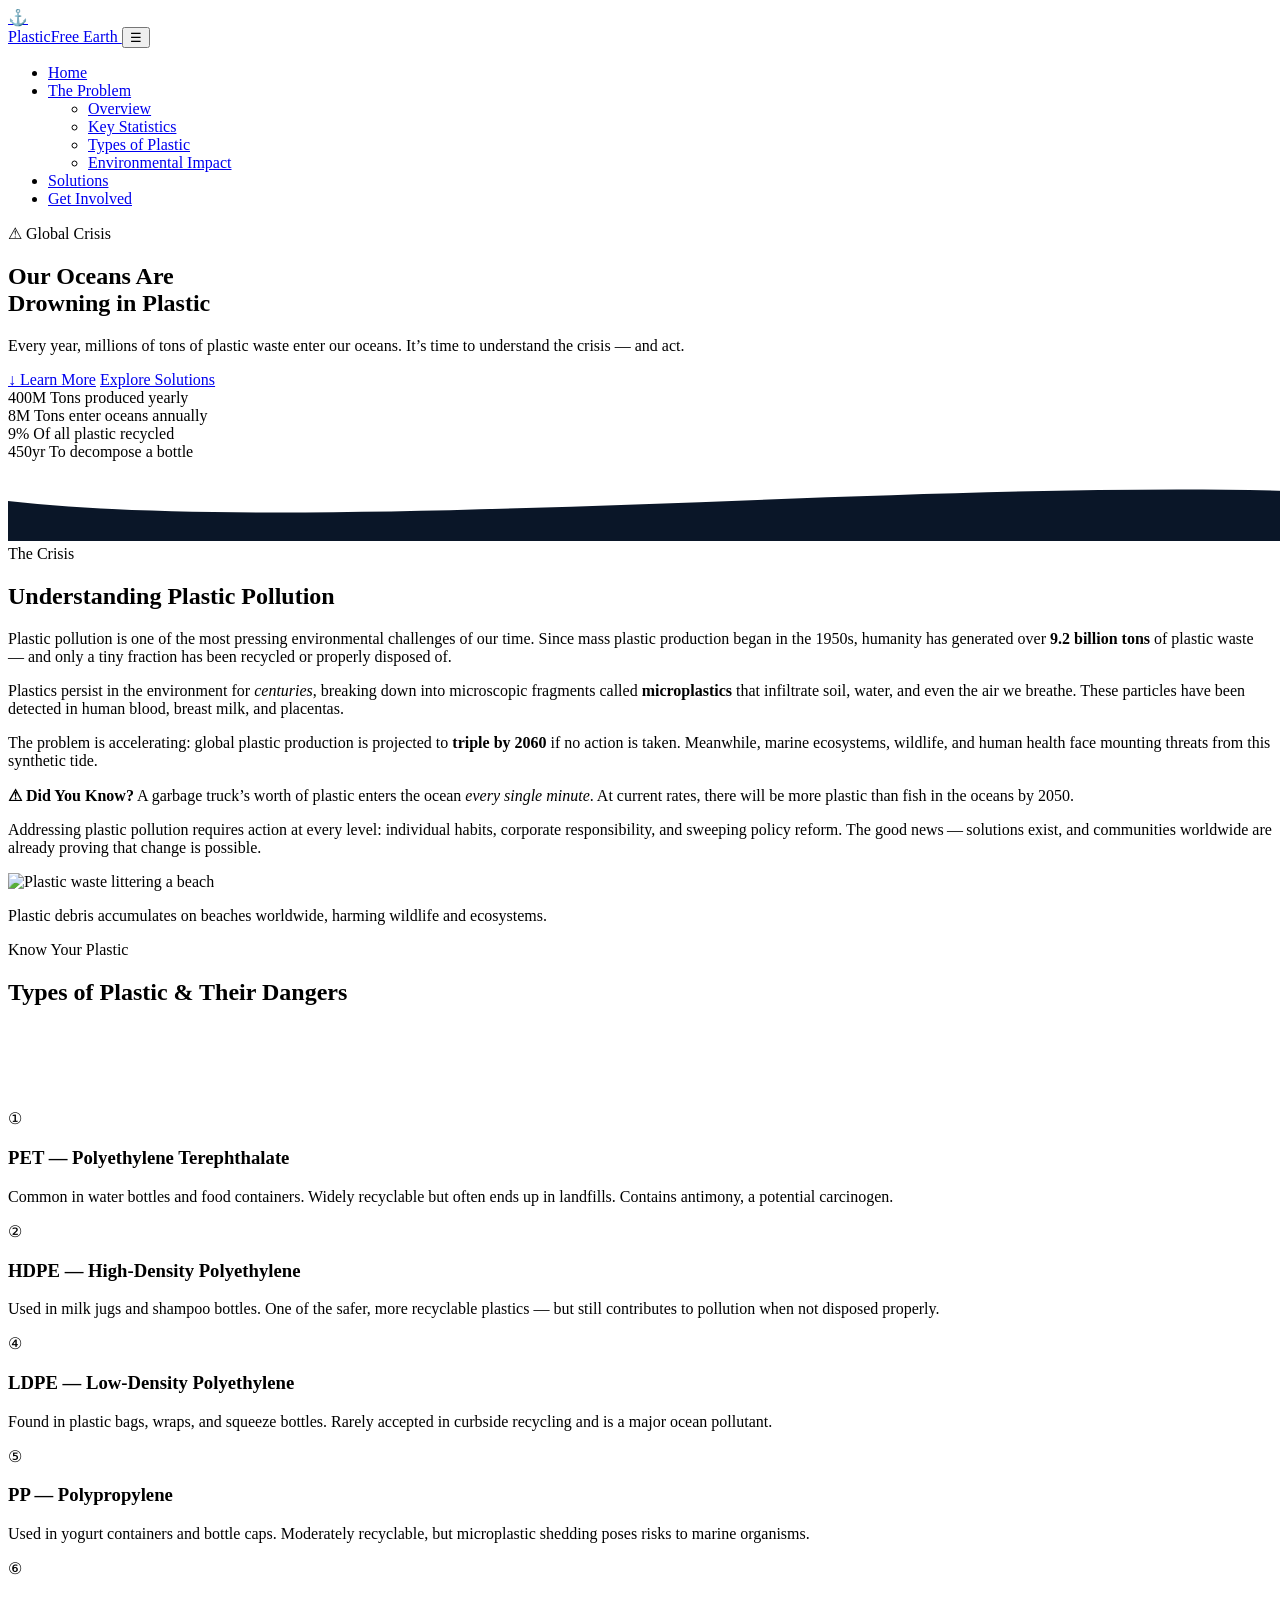
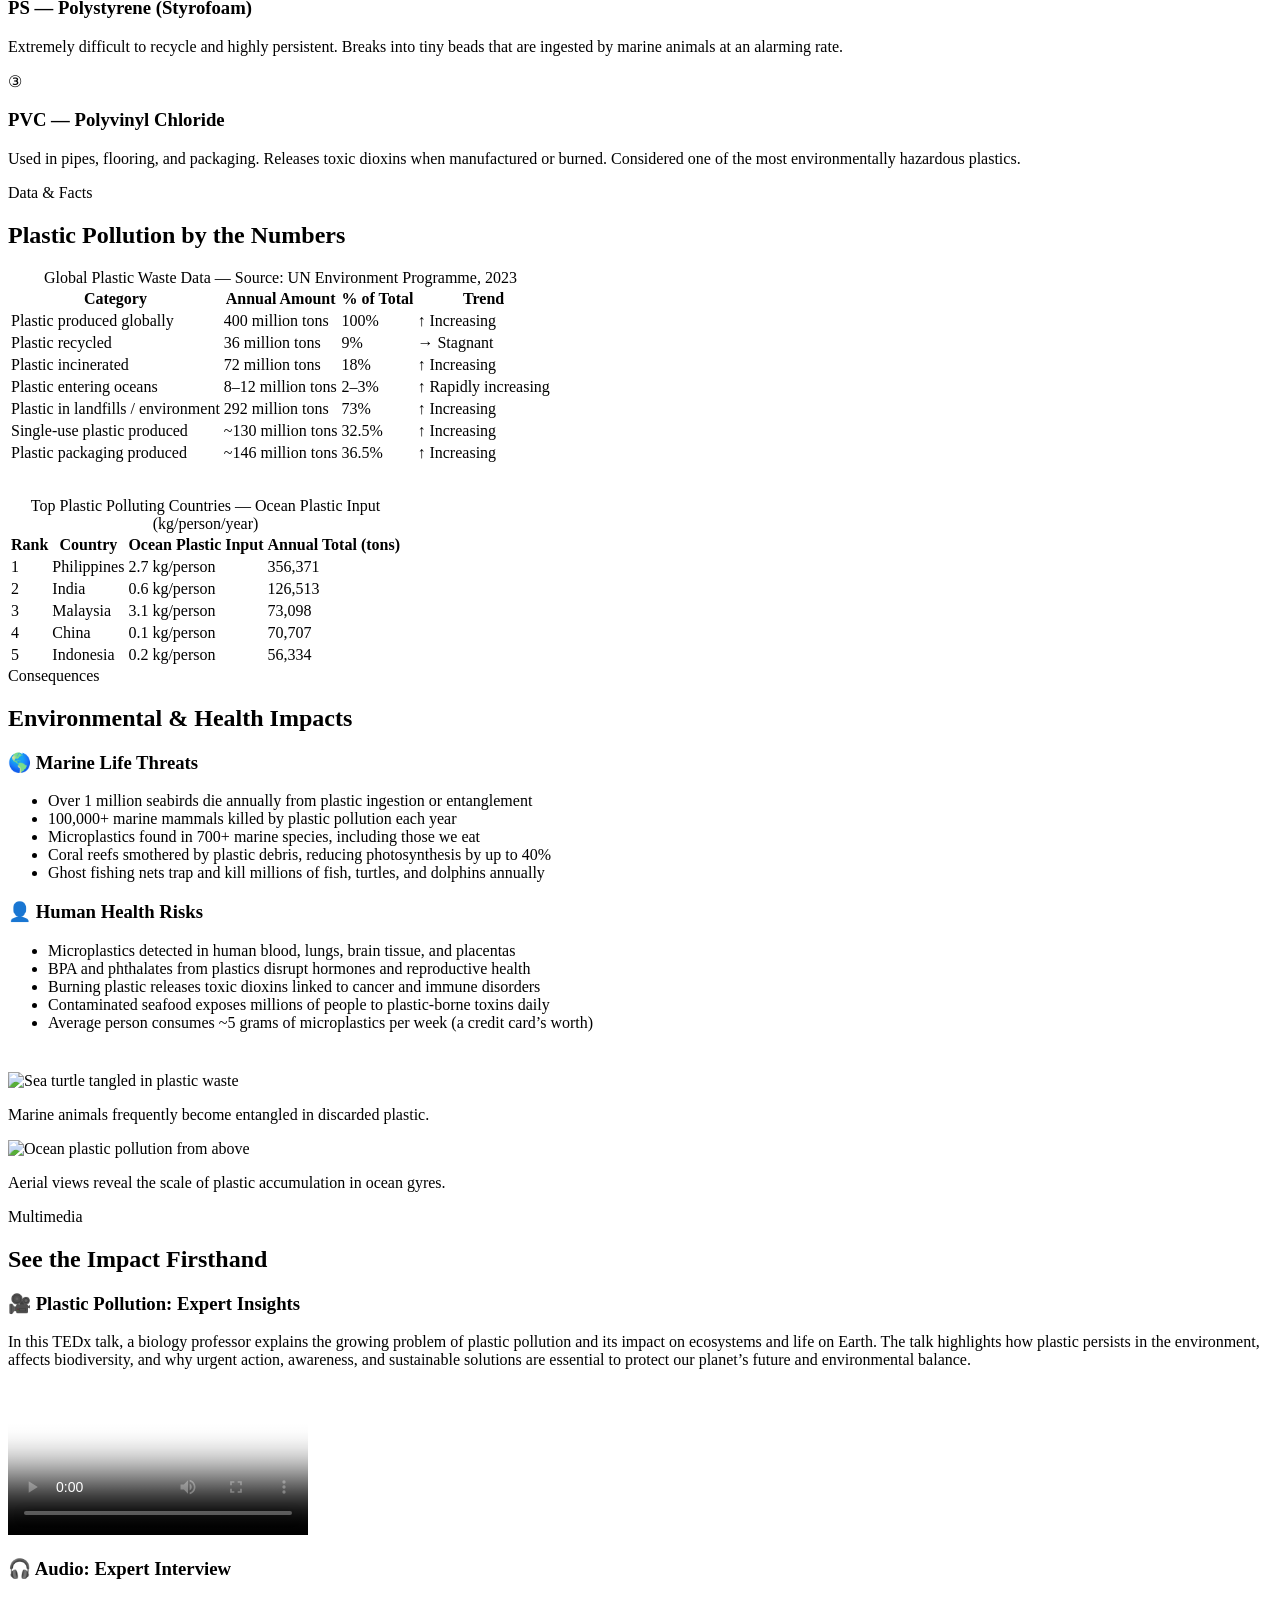
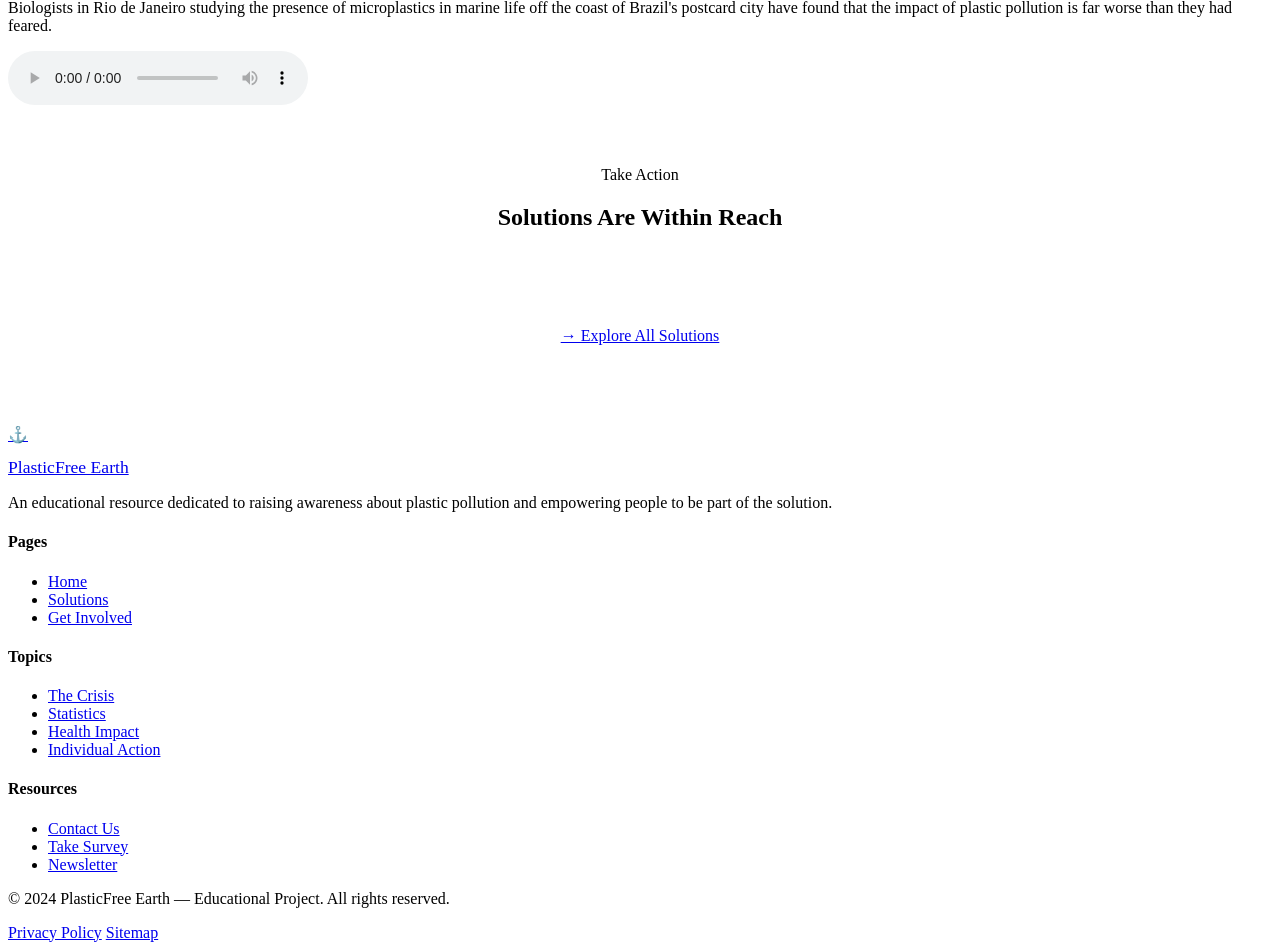
==== index.html @ 0d7417b1 "Add website files" ====
<!DOCTYPE html>
<html lang="en">
<head>
  <meta charset="UTF-8" />
  <meta name="viewport" content="width=device-width, initial-scale=1.0" />
  <meta name="description" content="Learn about plastic pollution, its devastating impact on our oceans and ecosystems, and discover actionable waste management solutions." />
  <title>PlasticFree Earth &mdash; Plastic Pollution &amp; Waste Management</title>
  <link rel="stylesheet" href="css/style.css" />
  <link href="https://fonts.googleapis.com/css2?family=Playfair+Display:wght@700;900&family=Source+Sans+Pro:wght@400;600;700&display=swap" rel="stylesheet" />
</head>
<body>

  <!-- HEADER -->
  <header>
    <div class="header-inner">
      <a href="index.html" class="site-logo">
        <div class="logo-icon">&#9875;</div>
        PlasticFree Earth
      </a>

      <button class="nav-toggle" onclick="toggleNav()" aria-label="Toggle navigation">&#9776;</button>

      <nav id="main-nav">
        <ul>
          <li><a href="index.html" class="active">Home</a></li>
          <li class="has-dropdown">
            <a href="index.html#problem">The Problem</a>
            <ul class="dropdown-menu">
              <li><a href="index.html#problem">Overview</a></li>
              <li><a href="index.html#statistics">Key Statistics</a></li>
              <li><a href="index.html#types">Types of Plastic</a></li>
              <li><a href="index.html#impact">Environmental Impact</a></li>
            </ul>
          </li>
          <li><a href="solutions.html">Solutions</a></li>
          <li><a href="contact.html">Get Involved</a></li>
        </ul>
      </nav>
    </div>
  </header>

  <!-- HERO SECTION -->
  <section class="hero" aria-label="Hero">
    <div class="hero-bg-overlay"></div>
    <div class="hero-content">
      <div class="hero-badge">&#9888; Global Crisis</div>
      <h1>Our Oceans Are<br /><span>Drowning in Plastic</span></h1>
      <p class="hero-subtitle">
        Every year, millions of tons of plastic waste enter our oceans.
        It&rsquo;s time to understand the crisis &mdash; and act.
      </p>
      <div class="hero-cta">
        <a href="#problem" class="btn btn-primary">&#8595; Learn More</a>
        <a href="solutions.html" class="btn btn-outline">Explore Solutions</a>
      </div>

      <div class="hero-stats">
        <div class="stat-item">
          <span class="stat-number">400M</span>
          <span class="stat-label">Tons produced yearly</span>
        </div>
        <div class="stat-item">
          <span class="stat-number">8M</span>
          <span class="stat-label">Tons enter oceans annually</span>
        </div>
        <div class="stat-item">
          <span class="stat-number">9%</span>
          <span class="stat-label">Of all plastic recycled</span>
        </div>
        <div class="stat-item">
          <span class="stat-number">450yr</span>
          <span class="stat-label">To decompose a bottle</span>
        </div>
      </div>
    </div>

    <!-- Wave shape -->
    <div class="wave-shape">
      <svg viewBox="0 0 1440 80" preserveAspectRatio="none" style="height:80px;">
        <path d="M0,40 C360,80 1080,0 1440,40 L1440,80 L0,80 Z" fill="#0a1628"/>
      </svg>
    </div>
  </section>

  <!-- MAIN CONTENT -->
  <main>

    <!-- PROBLEM OVERVIEW -->
    <section id="problem">
      <div class="section-header">
        <span class="section-label">The Crisis</span>
        <h2>Understanding Plastic Pollution</h2>
        <div class="section-divider"></div>
      </div>

      <div class="two-col wide-left">
        <article>
          <p>
            Plastic pollution is one of the most pressing environmental challenges of our time.
            Since mass plastic production began in the 1950s, humanity has generated over
            <strong>9.2 billion tons</strong> of plastic waste &mdash; and only a tiny fraction
            has been recycled or properly disposed of.
          </p>
          <p>
            Plastics persist in the environment for <em>centuries</em>, breaking down into
            microscopic fragments called <strong>microplastics</strong> that infiltrate soil,
            water, and even the air we breathe. These particles have been detected in human
            blood, breast milk, and placentas.
          </p>
          <p>
            The problem is accelerating: global plastic production is projected to
            <strong>triple by 2060</strong> if no action is taken. Meanwhile, marine ecosystems,
            wildlife, and human health face mounting threats from this synthetic tide.
          </p>

          <div class="info-box warning">
            <strong>&#9888; Did You Know?</strong> A garbage truck&rsquo;s worth of plastic
            enters the ocean <em>every single minute</em>. At current rates, there will be
            more plastic than fish in the oceans by 2050.
          </div>

          <p>
            Addressing plastic pollution requires action at every level: individual habits,
            corporate responsibility, and sweeping policy reform. The good news&thinsp;&mdash;&thinsp;solutions exist,
            and communities worldwide are already proving that change is possible.
          </p>
        </article>

        <aside>
          <div class="img-container">
            <img src="https://images.unsplash.com/photo-1558618666-fcd25c85cd64?w=600" alt="Plastic waste littering a beach" loading="lazy" />
            <p class="img-caption">Plastic debris accumulates on beaches worldwide, harming wildlife and ecosystems.</p>
          </div>
        </aside>
      </div>
    </section>

    <!-- TYPES OF PLASTIC -->
    <section id="types">
      <div class="section-header">
        <span class="section-label">Know Your Plastic</span>
        <h2>Types of Plastic &amp; Their Dangers</h2>
        <div class="section-divider"></div>
      </div>

      <p style="text-align:center; color:rgba(255,255,255,0.7); max-width:600px; margin: 0 auto 3rem;">
        Not all plastics are equal. Understanding resin identification codes helps
        consumers make smarter choices and understand recyclability.
      </p>

      <div class="cards-grid">
        <article class="card">
          <span class="card-icon">&#9312;</span>
          <h3>PET &mdash; Polyethylene Terephthalate</h3>
          <p>Common in water bottles and food containers. Widely recyclable but often ends up in landfills. Contains antimony, a potential carcinogen.</p>
        </article>
        <article class="card">
          <span class="card-icon">&#9313;</span>
          <h3>HDPE &mdash; High&hyphen;Density Polyethylene</h3>
          <p>Used in milk jugs and shampoo bottles. One of the safer, more recyclable plastics &mdash; but still contributes to pollution when not disposed properly.</p>
        </article>
        <article class="card">
          <span class="card-icon">&#9315;</span>
          <h3>LDPE &mdash; Low&hyphen;Density Polyethylene</h3>
          <p>Found in plastic bags, wraps, and squeeze bottles. Rarely accepted in curbside recycling and is a major ocean pollutant.</p>
        </article>
        <article class="card">
          <span class="card-icon">&#9316;</span>
          <h3>PP &mdash; Polypropylene</h3>
          <p>Used in yogurt containers and bottle caps. Moderately recyclable, but microplastic shedding poses risks to marine organisms.</p>
        </article>
        <article class="card">
          <span class="card-icon">&#9317;</span>
          <h3>PS &mdash; Polystyrene (Styrofoam)</h3>
          <p>Extremely difficult to recycle and highly persistent. Breaks into tiny beads that are ingested by marine animals at an alarming rate.</p>
        </article>
        <article class="card">
          <span class="card-icon">&#9314;</span>
          <h3>PVC &mdash; Polyvinyl Chloride</h3>
          <p>Used in pipes, flooring, and packaging. Releases toxic dioxins when manufactured or burned. Considered one of the most environmentally hazardous plastics.</p>
        </article>
      </div>
    </section>

    <!-- STATISTICS TABLE -->
    <section id="statistics">
      <div class="section-header">
        <span class="section-label">Data &amp; Facts</span>
        <h2>Plastic Pollution by the Numbers</h2>
        <div class="section-divider"></div>
      </div>

      <div class="table-wrapper">
        <table>
          <caption class="table-caption">Global Plastic Waste Data &mdash; Source: UN Environment Programme, 2023</caption>
          <thead>
            <tr>
              <th scope="col">Category</th>
              <th scope="col">Annual Amount</th>
              <th scope="col">% of Total</th>
              <th scope="col">Trend</th>
            </tr>
          </thead>
          <tbody>
            <tr>
              <td>Plastic produced globally</td>
              <td>400 million tons</td>
              <td>100%</td>
              <td>&#8593; Increasing</td>
            </tr>
            <tr>
              <td>Plastic recycled</td>
              <td>36 million tons</td>
              <td>9%</td>
              <td>&#8594; Stagnant</td>
            </tr>
            <tr>
              <td>Plastic incinerated</td>
              <td>72 million tons</td>
              <td>18%</td>
              <td>&#8593; Increasing</td>
            </tr>
            <tr class="highlight">
              <td>Plastic entering oceans</td>
              <td>8&ndash;12 million tons</td>
              <td>2&ndash;3%</td>
              <td>&#8593; Rapidly increasing</td>
            </tr>
            <tr>
              <td>Plastic in landfills / environment</td>
              <td>292 million tons</td>
              <td>73%</td>
              <td>&#8593; Increasing</td>
            </tr>
            <tr>
              <td>Single-use plastic produced</td>
              <td>~130 million tons</td>
              <td>32.5%</td>
              <td>&#8593; Increasing</td>
            </tr>
            <tr>
              <td>Plastic packaging produced</td>
              <td>~146 million tons</td>
              <td>36.5%</td>
              <td>&#8593; Increasing</td>
            </tr>
          </tbody>
        </table>
      </div>

      <!-- Top Polluting Countries Table -->
      <div class="table-wrapper" style="margin-top:2rem;">
        <table>
          <caption class="table-caption">Top Plastic Polluting Countries &mdash; Ocean Plastic Input (kg/person/year)</caption>
          <thead>
            <tr>
              <th scope="col">Rank</th>
              <th scope="col">Country</th>
              <th scope="col">Ocean Plastic Input</th>
              <th scope="col">Annual Total (tons)</th>
            </tr>
          </thead>
          <tbody>
            <tr><td>1</td><td>Philippines</td><td>2.7 kg/person</td><td>356,371</td></tr>
            <tr><td>2</td><td>India</td><td>0.6 kg/person</td><td>126,513</td></tr>
            <tr><td>3</td><td>Malaysia</td><td>3.1 kg/person</td><td>73,098</td></tr>
            <tr><td>4</td><td>China</td><td>0.1 kg/person</td><td>70,707</td></tr>
            <tr><td>5</td><td>Indonesia</td><td>0.2 kg/person</td><td>56,334</td></tr>
          </tbody>
        </table>
      </div>
    </section>

    <!-- ENVIRONMENTAL IMPACT -->
    <section id="impact">
      <div class="section-header">
        <span class="section-label">Consequences</span>
        <h2>Environmental &amp; Health Impacts</h2>
        <div class="section-divider"></div>
      </div>

      <div class="two-col">
        <div>
          <h3>&#127758; Marine Life Threats</h3>
          <ul class="styled-list warning">
            <li>Over 1 million seabirds die annually from plastic ingestion or entanglement</li>
            <li>100,000+ marine mammals killed by plastic pollution each year</li>
            <li>Microplastics found in 700+ marine species, including those we eat</li>
            <li>Coral reefs smothered by plastic debris, reducing photosynthesis by up to 40%</li>
            <li>Ghost fishing nets trap and kill millions of fish, turtles, and dolphins annually</li>
          </ul>
        </div>
        <div>
          <h3>&#128100; Human Health Risks</h3>
          <ul class="styled-list warning">
            <li>Microplastics detected in human blood, lungs, brain tissue, and placentas</li>
            <li>BPA and phthalates from plastics disrupt hormones and reproductive health</li>
            <li>Burning plastic releases toxic dioxins linked to cancer and immune disorders</li>
            <li>Contaminated seafood exposes millions of people to plastic-borne toxins daily</li>
            <li>Average person consumes ~5 grams of microplastics per week (a credit card&rsquo;s worth)</li>
          </ul>
        </div>
      </div>

      <div class="img-grid" style="margin-top: 2.5rem;">
        <div class="img-container">
          <img src="https://images.unsplash.com/photo-1500829243541-74b677fecc30?w=600" alt="Sea turtle tangled in plastic waste" loading="lazy" />
          <p class="img-caption">Marine animals frequently become entangled in discarded plastic.</p>
        </div>
        <div class="img-container">
          <img src="https://images.unsplash.com/photo-1621451537084-482c73073a0f?w=600" alt="Ocean plastic pollution from above" loading="lazy" />
          <p class="img-caption">Aerial views reveal the scale of plastic accumulation in ocean gyres.</p>
        </div>
      </div>
    </section>

    <!-- VIDEO SECTION -->
    <section>
      <div class="section-header">
        <span class="section-label">Multimedia</span>
        <h2>See the Impact Firsthand</h2>
        <div class="section-divider"></div>
      </div>

      <div class="two-col">
        <div class="media-section">
          <h3>&#127909; Plastic Pollution: Expert Insights</h3>
          <p>
            In this TEDx talk, a biology professor explains the growing problem of plastic pollution and its impact on ecosystems and life on Earth. The talk highlights how plastic persists in the environment, affects biodiversity, and why urgent action, awareness, and sustainable solutions are essential to protect our planet’s future and environmental balance.
          </p>
          <video controls poster="https://images.unsplash.com/photo-1558618666-fcd25c85cd64?w=800">
            <source src="media/ocean-plastic.mp4" type="video/mp4" />
            <source src="media/ocean-plastic.webm" type="video/webm" />
            <p>
              Your browser does not support HTML5 video.
              <a href="https://www.youtube.com/watch?v=HQTUWK7CM-Y" target="_blank" rel="noopener">
                Watch on YouTube
              </a>
            </p>
          </video>
        </div>

        <div class="media-section">
          <h3>&#127911; Audio: Expert Interview</h3>
          <p>
            Biologists in Rio de Janeiro studying the presence of microplastics in marine life off the coast of Brazil's postcard city have found that the impact of plastic pollution is far worse than they had feared.
          </p>
          <audio controls>
            <source src="media/plastic-expert.mp3" type="audio/mpeg" />
            <source src="media/plastic-expert.ogg" type="audio/ogg" />
            <p>
              Your browser does not support HTML5 audio.
              <a href="media/plastic-expert.mp3">Download the audio file</a>.
            </p>
          </audio>
          <p style="margin-top:1.5rem; font-size:0.9rem; color:rgba(255,255,255,0.6);">
            &#9432; If audio/video files are unavailable in your local setup, the HTML elements are
            fully configured to accept <code>mp4/mp3/ogg/webm</code> media files placed in the
            <code>media/</code> folder.
          </p>
        </div>
      </div>
    </section>

    <!-- WHAT YOU CAN DO (preview) -->
    <section style="text-align:center; padding-bottom: 5rem;">
      <div class="section-header">
        <span class="section-label">Take Action</span>
        <h2>Solutions Are Within Reach</h2>
        <div class="section-divider"></div>
      </div>
      <p style="color:rgba(255,255,255,0.75); max-width:560px; margin: 0 auto 2.5rem;">
        From policy change to personal habits, discover how individuals, businesses,
        and governments are combating the plastic crisis.
      </p>
      <a href="solutions.html" class="btn btn-primary" style="margin: 0 auto;">
        &#8594; Explore All Solutions
      </a>
    </section>

  </main>

  <!-- FOOTER -->
  <footer>
    <div class="footer-inner">
      <div class="footer-grid">
        <div class="footer-brand">
          <a href="index.html" class="site-logo" style="font-size:1.1rem;">
            <div class="logo-icon" style="width:32px;height:32px;font-size:1rem;">&#9875;</div>
            PlasticFree Earth
          </a>
          <p>
            An educational resource dedicated to raising awareness about plastic pollution
            and empowering people to be part of the solution.
          </p>
        </div>

        <div class="footer-col">
          <h4>Pages</h4>
          <ul>
            <li><a href="index.html">Home</a></li>
            <li><a href="solutions.html">Solutions</a></li>
            <li><a href="contact.html">Get Involved</a></li>
          </ul>
        </div>

        <div class="footer-col">
          <h4>Topics</h4>
          <ul>
            <li><a href="index.html#problem">The Crisis</a></li>
            <li><a href="index.html#statistics">Statistics</a></li>
            <li><a href="index.html#impact">Health Impact</a></li>
            <li><a href="solutions.html#individual">Individual Action</a></li>
          </ul>
        </div>

        <div class="footer-col">
          <h4>Resources</h4>
          <ul>
            <li><a href="contact.html">Contact Us</a></li>
            <li><a href="contact.html#survey">Take Survey</a></li>
            <li><a href="contact.html#newsletter">Newsletter</a></li>
          </ul>
        </div>
      </div>

      <div class="footer-bottom">
        <p>&copy; 2024 PlasticFree Earth &mdash; Educational Project. All rights reserved.</p>
        <div class="footer-links">
          <a href="#">Privacy Policy</a>
          <a href="#">Sitemap</a>
        </div>
      </div>
    </div>
  </footer>

  <script>
    function toggleNav() {
      const nav = document.getElementById('main-nav');
      nav.classList.toggle('open');
    }

    // Range slider live value
    document.querySelectorAll('input[type="range"]').forEach(function(range) {
      const display = range.parentElement.querySelector('.range-value');
      if (display) {
        display.textContent = range.value;
        range.addEventListener('input', function() {
          display.textContent = this.value;
        });
      }
    });
  </script>

</body>
</html>
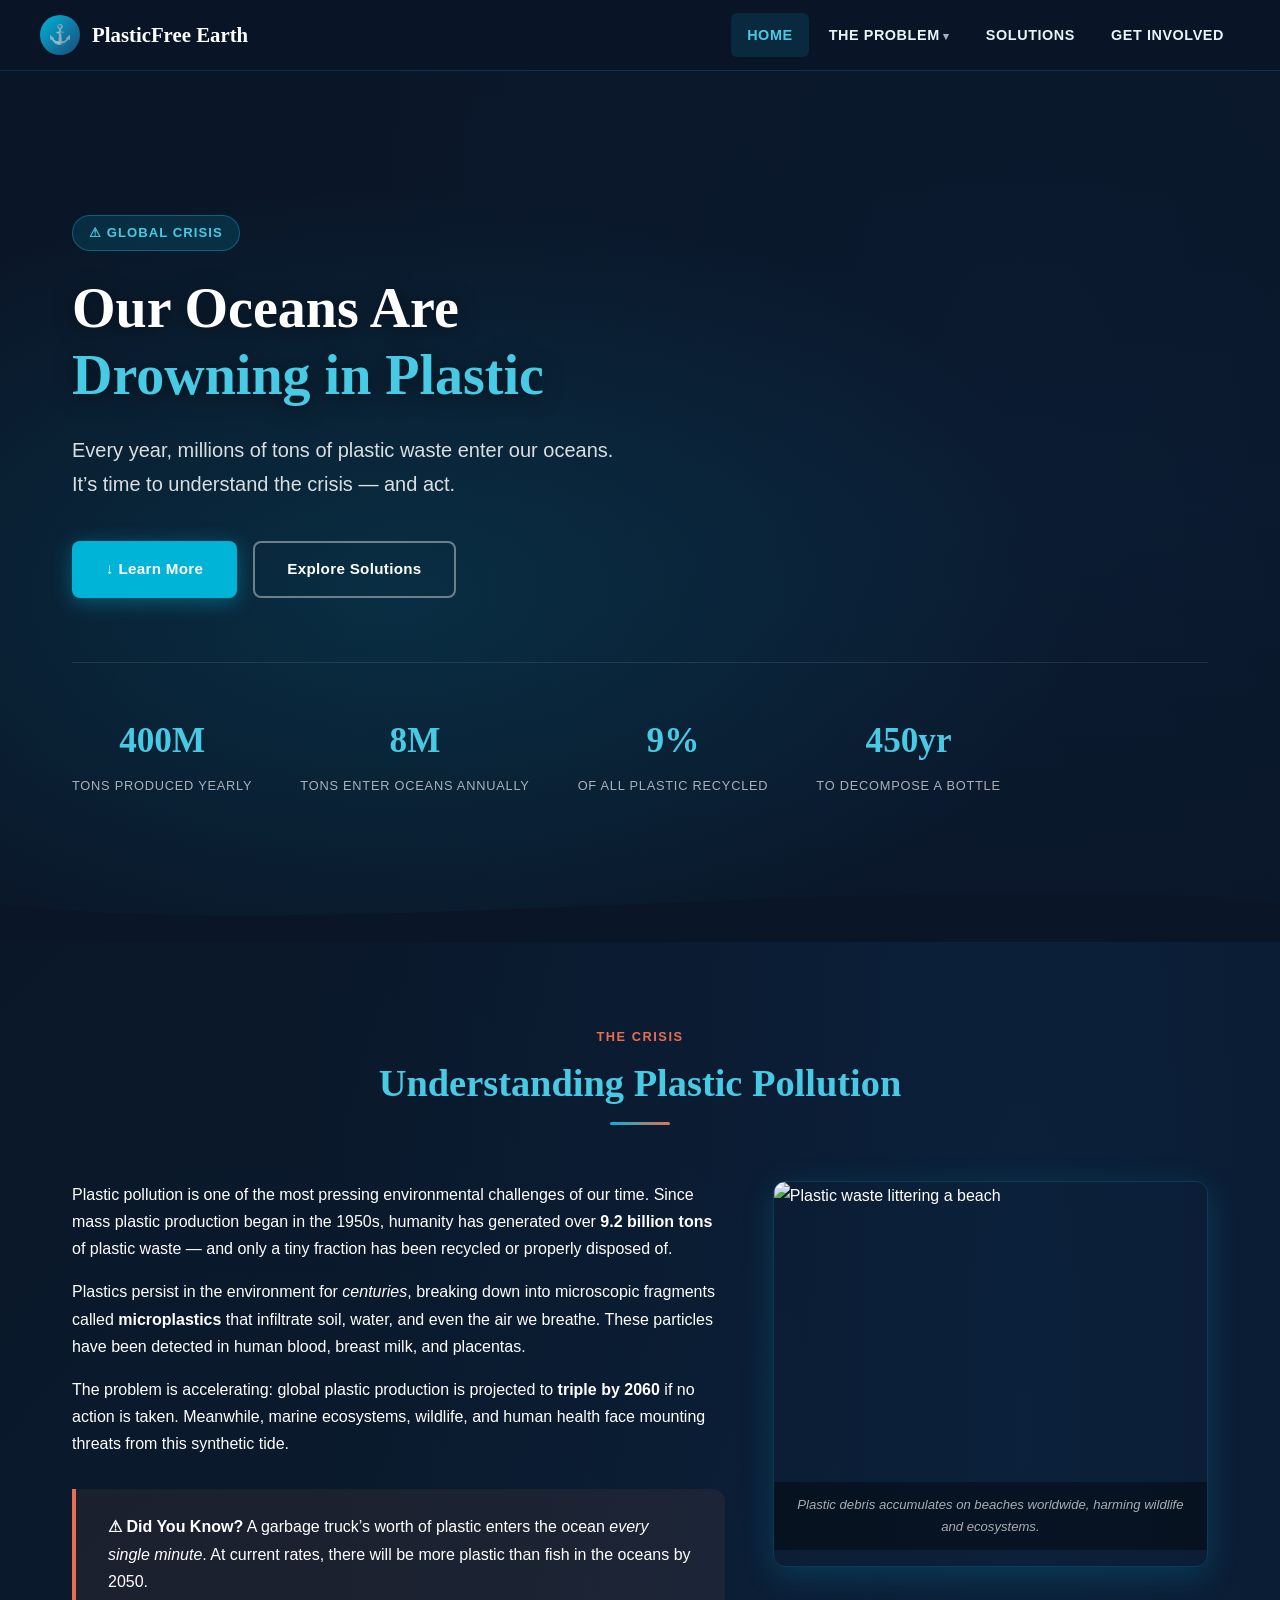
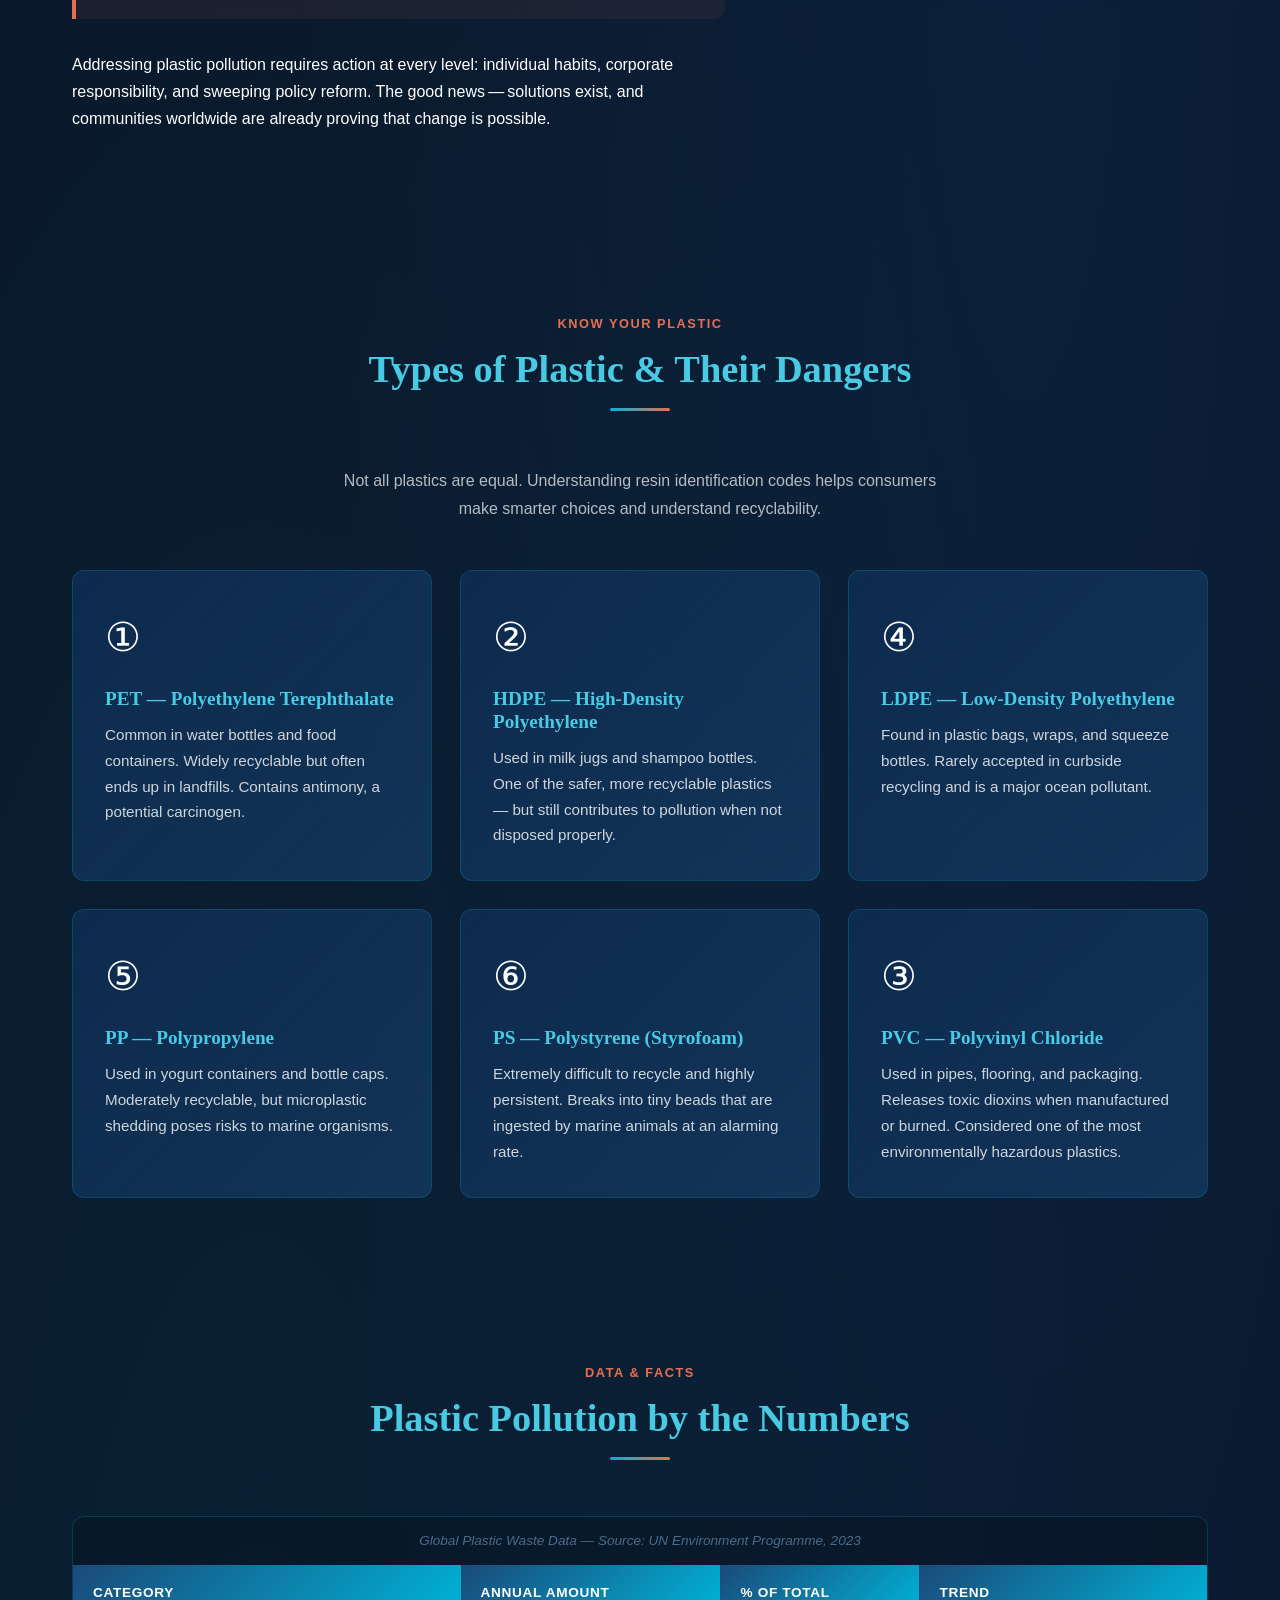
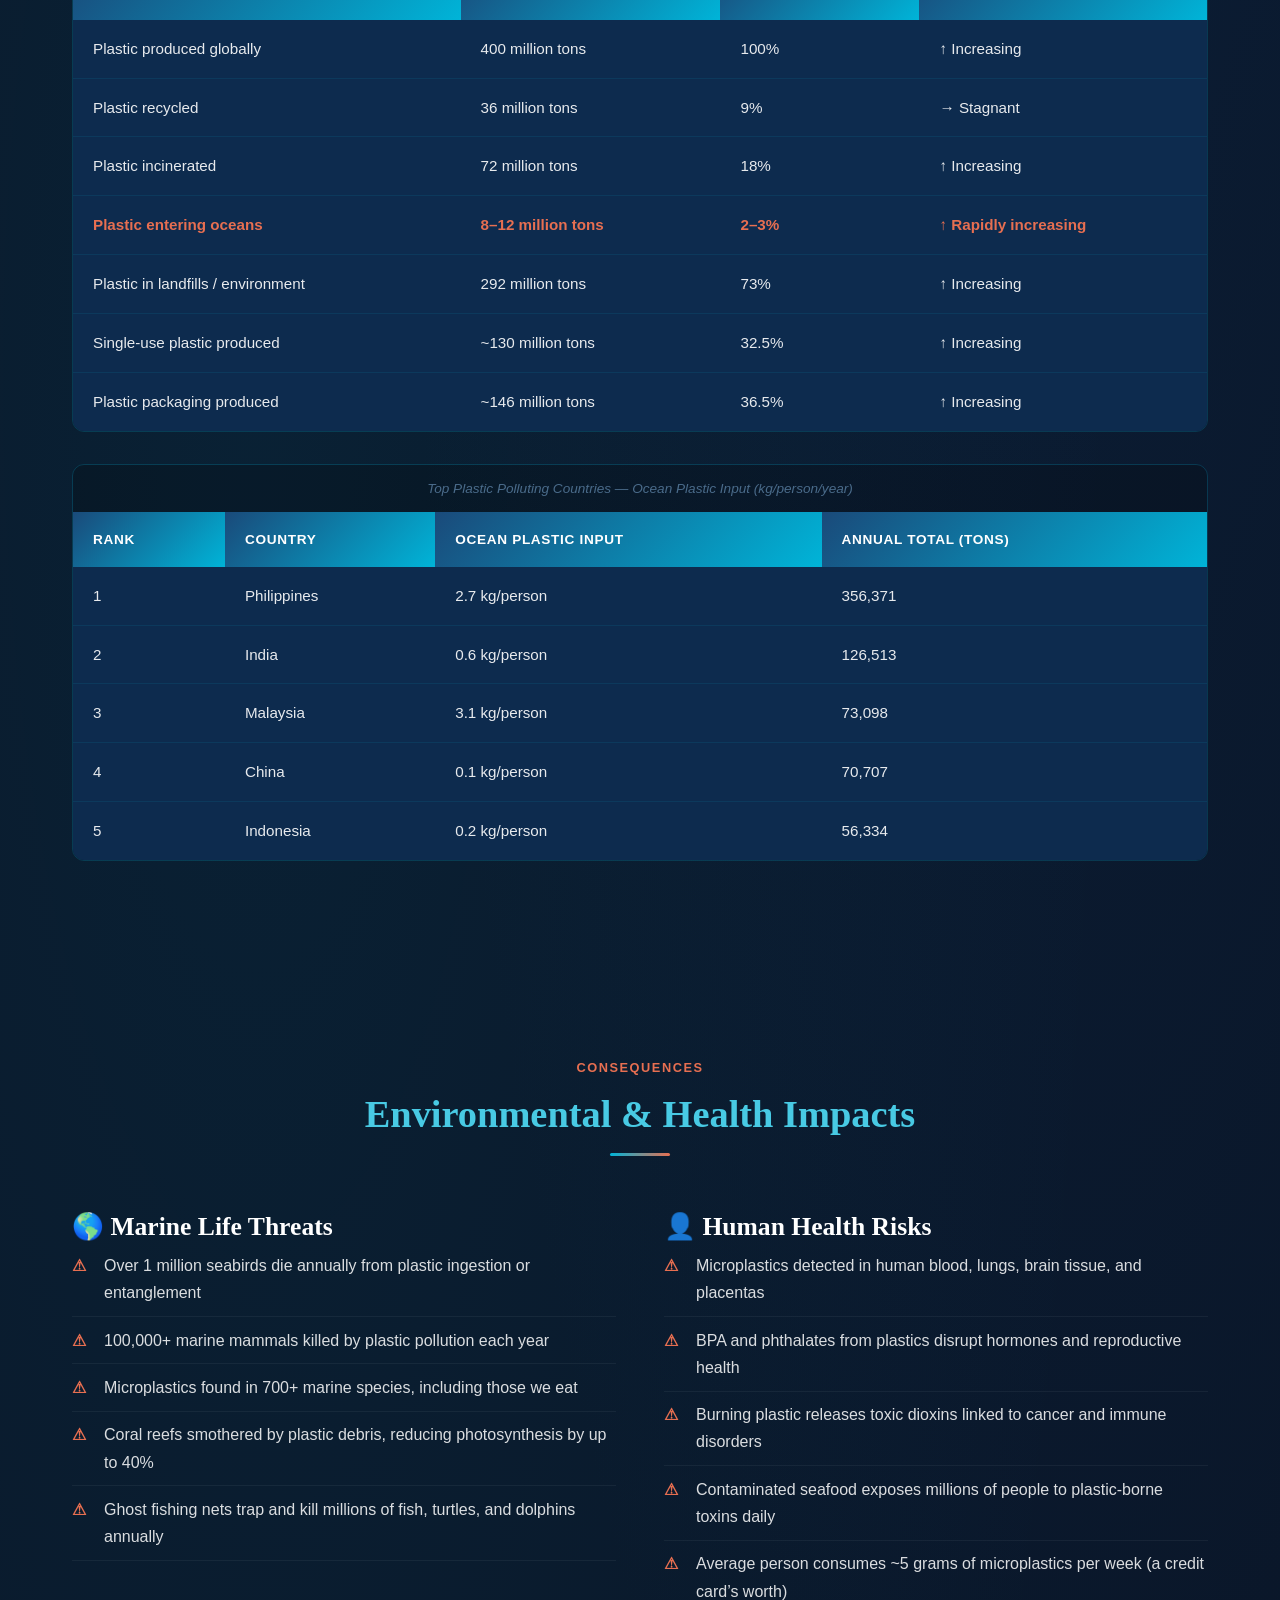
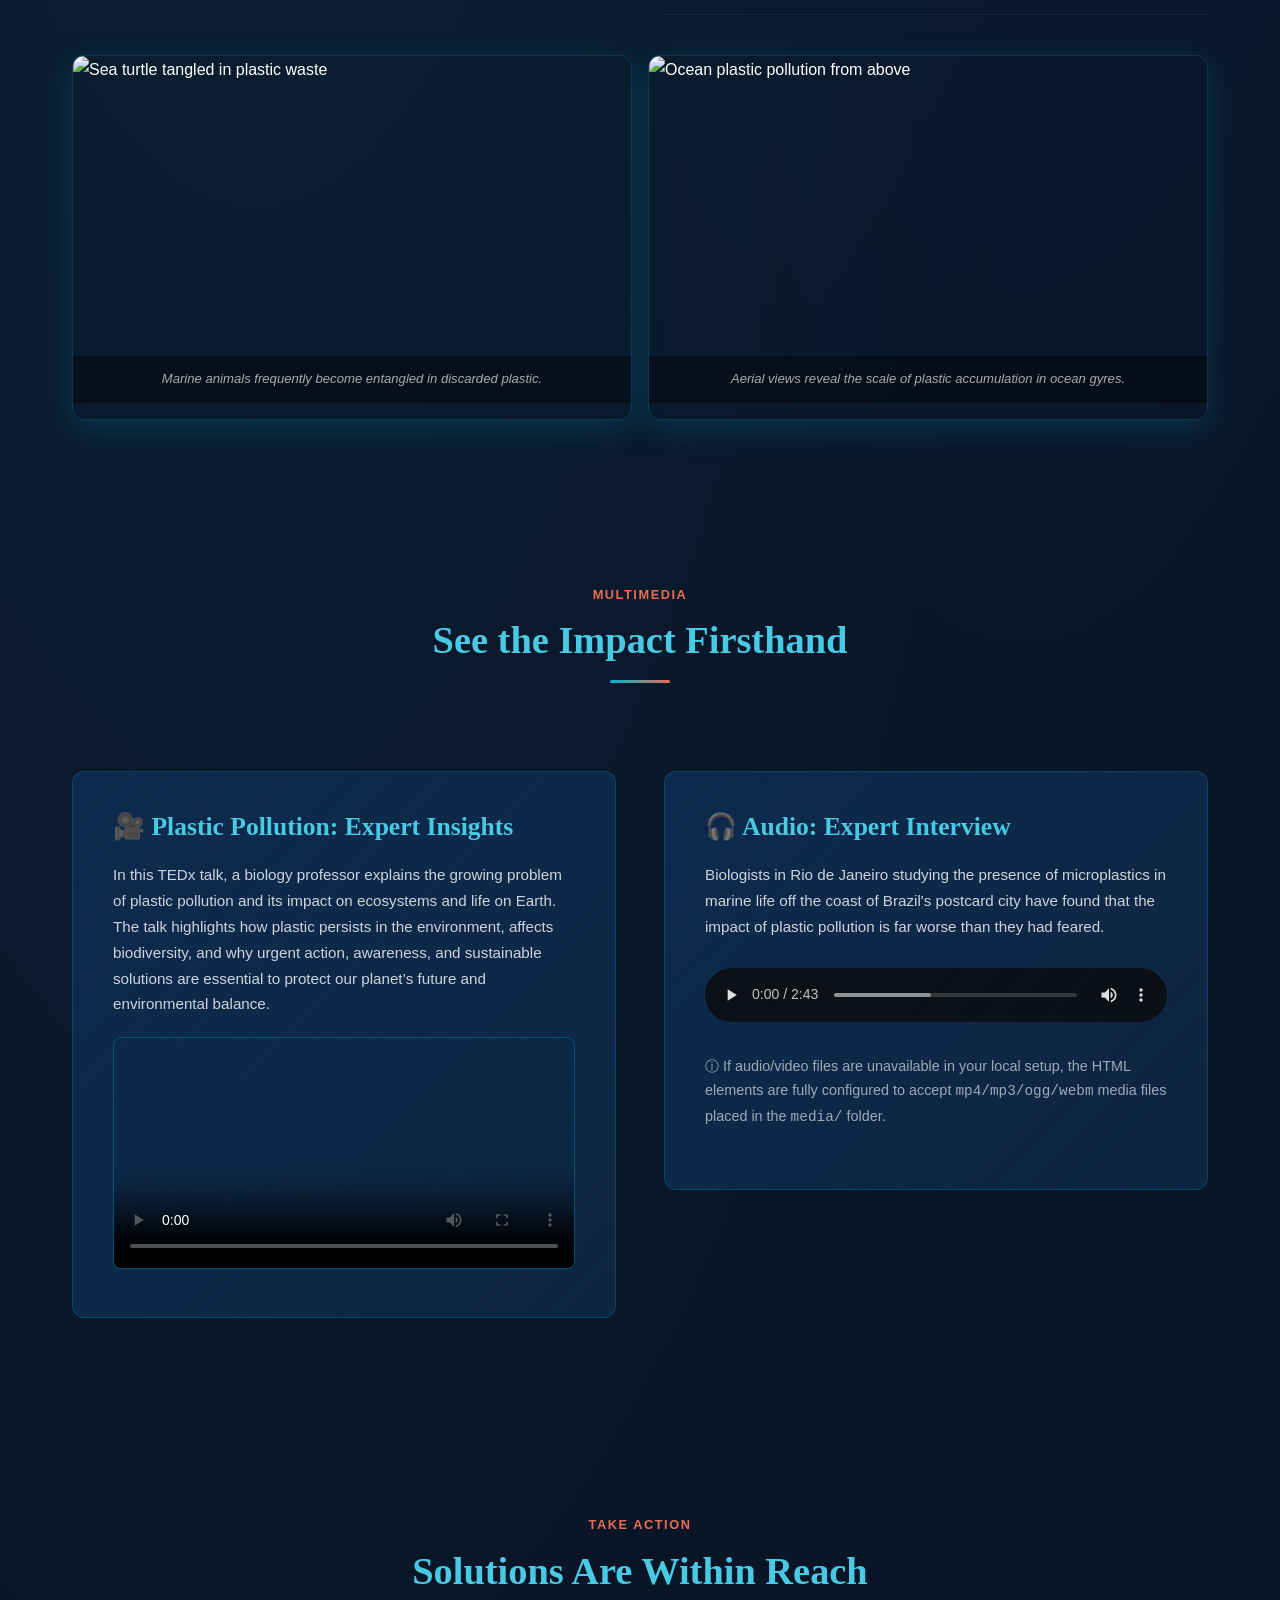
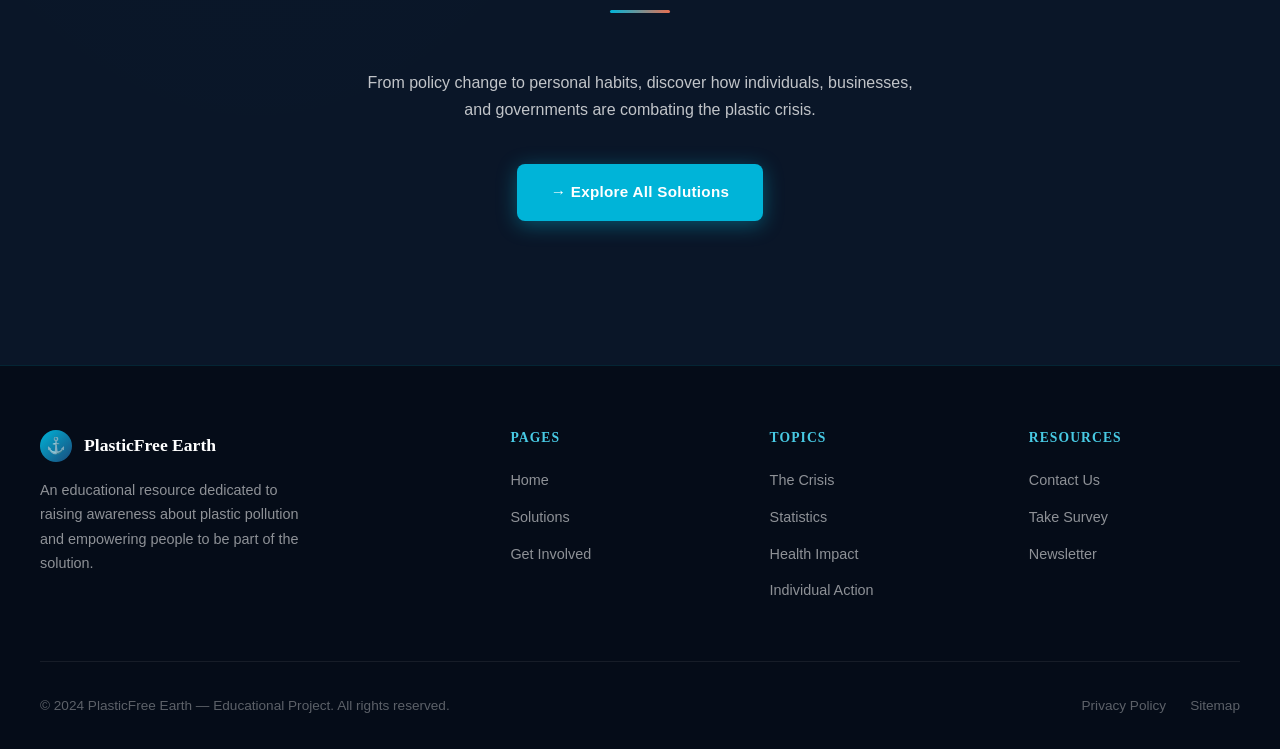
==== commit 0c92fd20: "Update index.html" ====
--- a/index.html
+++ b/index.html
@@ -5,7 +5,7 @@
   <meta name="viewport" content="width=device-width, initial-scale=1.0" />
   <meta name="description" content="Learn about plastic pollution, its devastating impact on our oceans and ecosystems, and discover actionable waste management solutions." />
   <title>PlasticFree Earth &mdash; Plastic Pollution &amp; Waste Management</title>
-  <link rel="stylesheet" href="css/style.css" />
+  <link rel="stylesheet" href="style.css" />
   <link href="https://fonts.googleapis.com/css2?family=Playfair+Display:wght@700;900&family=Source+Sans+Pro:wght@400;600;700&display=swap" rel="stylesheet" />
 </head>
 <body>
@@ -329,8 +329,8 @@
             In this TEDx talk, a biology professor explains the growing problem of plastic pollution and its impact on ecosystems and life on Earth. The talk highlights how plastic persists in the environment, affects biodiversity, and why urgent action, awareness, and sustainable solutions are essential to protect our planet’s future and environmental balance.
           </p>
           <video controls poster="https://images.unsplash.com/photo-1558618666-fcd25c85cd64?w=800">
-            <source src="media/ocean-plastic.mp4" type="video/mp4" />
-            <source src="media/ocean-plastic.webm" type="video/webm" />
+            <source src="ocean-plastic.mp4" type="video/mp4" />
+            <source src="ocean-plastic.webm" type="video/webm" />
             <p>
               Your browser does not support HTML5 video.
               <a href="https://www.youtube.com/watch?v=HQTUWK7CM-Y" target="_blank" rel="noopener">
@@ -346,8 +346,8 @@
             Biologists in Rio de Janeiro studying the presence of microplastics in marine life off the coast of Brazil's postcard city have found that the impact of plastic pollution is far worse than they had feared.
           </p>
           <audio controls>
-            <source src="media/plastic-expert.mp3" type="audio/mpeg" />
-            <source src="media/plastic-expert.ogg" type="audio/ogg" />
+            <source src="plastic-expert.mp3" type="audio/mpeg" />
+            <source src="plastic-expert.ogg" type="audio/ogg" />
             <p>
               Your browser does not support HTML5 audio.
               <a href="media/plastic-expert.mp3">Download the audio file</a>.
--- a/style.css
+++ b/style.css
@@ -0,0 +1,1218 @@
+/* ===========================
+   PLASTIC POLLUTION WEBSITE
+   External Stylesheet
+   =========================== */
+
+/* --- CSS Variables --- */
+:root {
+  --ocean-deep: #0a1628;
+  --ocean-mid: #0d2b4e;
+  --ocean-light: #1a4a7a;
+  --teal: #00b4d8;
+  --teal-bright: #48cae4;
+  --coral: #e76f51;
+  --sand: #f4e9d0;
+  --white: #ffffff;
+  --light-gray: #e8f4f8;
+  --text-dark: #0a1628;
+  --text-muted: #4a6b8a;
+  --green: #2dc653;
+  --font-display: 'Playfair Display', Georgia, serif;
+  --font-body: 'Source Sans Pro', 'Segoe UI', sans-serif;
+  --font-mono: 'Courier New', monospace;
+  --shadow-sm: 0 2px 8px rgba(0,180,216,0.15);
+  --shadow-md: 0 8px 32px rgba(0,180,216,0.2);
+  --shadow-lg: 0 16px 48px rgba(0,0,0,0.3);
+  --border-radius: 12px;
+  --transition: all 0.3s cubic-bezier(0.4, 0, 0.2, 1);
+}
+
+/* --- Reset & Base --- */
+*, *::before, *::after {
+  box-sizing: border-box;
+  margin: 0;
+  padding: 0;
+}
+
+html {
+  scroll-behavior: smooth;
+  font-size: 16px;
+}
+
+body {
+  font-family: var(--font-body);
+  background-color: var(--ocean-deep);
+  color: var(--white);
+  line-height: 1.7;
+  min-height: 100vh;
+  background-image:
+    radial-gradient(ellipse at 20% 50%, rgba(0,180,216,0.07) 0%, transparent 60%),
+    radial-gradient(ellipse at 80% 20%, rgba(13,43,78,0.5) 0%, transparent 50%);
+}
+
+img {
+  max-width: 100%;
+  height: auto;
+  display: block;
+}
+
+a {
+  color: var(--teal-bright);
+  text-decoration: none;
+  transition: var(--transition);
+}
+
+a:hover {
+  color: var(--coral);
+}
+
+ul, ol {
+  padding-left: 1.5rem;
+}
+
+/* --- Typography --- */
+h1, h2, h3, h4 {
+  font-family: var(--font-display);
+  line-height: 1.2;
+  font-weight: 700;
+}
+
+h1 { font-size: clamp(2rem, 5vw, 3.5rem); }
+h2 { font-size: clamp(1.5rem, 3vw, 2.4rem); color: var(--teal-bright); }
+h3 { font-size: clamp(1.2rem, 2.5vw, 1.6rem); }
+h4 { font-size: 1.1rem; }
+
+p { margin-bottom: 1rem; }
+
+/* --- Special Characters --- */
+.special-char {
+  font-size: 1.4em;
+  color: var(--coral);
+}
+
+/* ===========================
+   HEADER & NAVIGATION
+   =========================== */
+
+header {
+  position: sticky;
+  top: 0;
+  z-index: 1000;
+  background: rgba(10, 22, 40, 0.95);
+  backdrop-filter: blur(12px);
+  border-bottom: 1px solid rgba(0, 180, 216, 0.2);
+  padding: 0 2rem;
+}
+
+.header-inner {
+  max-width: 1200px;
+  margin: 0 auto;
+  display: flex;
+  align-items: center;
+  justify-content: space-between;
+  height: 70px;
+}
+
+.site-logo {
+  display: flex;
+  align-items: center;
+  gap: 0.75rem;
+  font-family: var(--font-display);
+  font-size: 1.3rem;
+  font-weight: 700;
+  color: var(--white);
+  text-decoration: none;
+}
+
+.logo-icon {
+  width: 40px;
+  height: 40px;
+  background: linear-gradient(135deg, var(--teal), var(--ocean-light));
+  border-radius: 50%;
+  display: flex;
+  align-items: center;
+  justify-content: center;
+  font-size: 1.2rem;
+}
+
+/* --- Navigation Menu with CSS Dropdown --- */
+nav {
+  position: relative;
+}
+
+nav ul {
+  list-style: none;
+  padding: 0;
+  margin: 0;
+  display: flex;
+  gap: 0.25rem;
+}
+
+nav > ul > li {
+  position: relative;
+}
+
+nav > ul > li > a {
+  display: block;
+  padding: 0.6rem 1rem;
+  color: var(--light-gray);
+  font-weight: 600;
+  font-size: 0.9rem;
+  letter-spacing: 0.04em;
+  text-transform: uppercase;
+  border-radius: 6px;
+  transition: var(--transition);
+}
+
+nav > ul > li > a:hover,
+nav > ul > li > a.active {
+  color: var(--teal-bright);
+  background: rgba(0, 180, 216, 0.1);
+}
+
+/* Dropdown */
+.dropdown-menu {
+  position: absolute;
+  top: calc(100% + 8px);
+  left: 0;
+  background: var(--ocean-mid);
+  border: 1px solid rgba(0,180,216,0.25);
+  border-radius: var(--border-radius);
+  min-width: 200px;
+  padding: 0.5rem;
+  opacity: 0;
+  visibility: hidden;
+  transform: translateY(-8px);
+  transition: var(--transition);
+  box-shadow: var(--shadow-lg);
+  z-index: 999;
+}
+
+nav > ul > li:hover .dropdown-menu {
+  opacity: 1;
+  visibility: visible;
+  transform: translateY(0);
+}
+
+.dropdown-menu li a {
+  display: block;
+  padding: 0.6rem 1rem;
+  color: var(--light-gray);
+  font-size: 0.88rem;
+  border-radius: 6px;
+  transition: var(--transition);
+}
+
+.dropdown-menu li a:hover {
+  background: rgba(0,180,216,0.15);
+  color: var(--teal-bright);
+  padding-left: 1.4rem;
+}
+
+.has-dropdown > a::after {
+  content: " ▾";
+  font-size: 0.75em;
+  opacity: 0.7;
+}
+
+/* Mobile Nav Toggle */
+.nav-toggle {
+  display: none;
+  background: none;
+  border: none;
+  color: var(--white);
+  font-size: 1.5rem;
+  cursor: pointer;
+  padding: 0.5rem;
+}
+
+/* ===========================
+   HERO SECTION
+   =========================== */
+
+.hero {
+  position: relative;
+  min-height: 92vh;
+  display: flex;
+  align-items: center;
+  overflow: hidden;
+  background:
+    linear-gradient(180deg, rgba(10,22,40,0.7) 0%, rgba(10,22,40,0.4) 50%, rgba(10,22,40,0.9) 100%),
+    url('https://images.unsplash.com/photo-1621451537084-482c73073a0f?w=1600') center/cover no-repeat;
+}
+
+.hero-bg-overlay {
+  position: absolute;
+  inset: 0;
+  background:
+    radial-gradient(ellipse at 30% 60%, rgba(0,180,216,0.15) 0%, transparent 55%);
+  pointer-events: none;
+}
+
+/* Animated wave shapes */
+.wave-shape {
+  position: absolute;
+  bottom: -2px;
+  left: 0;
+  width: 100%;
+  overflow: hidden;
+  line-height: 0;
+}
+
+.wave-shape svg {
+  display: block;
+  width: calc(100% + 1.3px);
+}
+
+.hero-content {
+  position: relative;
+  z-index: 2;
+  max-width: 1200px;
+  margin: 0 auto;
+  padding: 4rem 2rem;
+  width: 100%;
+}
+
+.hero-badge {
+  display: inline-block;
+  background: rgba(0,180,216,0.15);
+  border: 1px solid rgba(0,180,216,0.4);
+  color: var(--teal-bright);
+  padding: 0.35rem 1rem;
+  border-radius: 100px;
+  font-size: 0.82rem;
+  font-weight: 600;
+  letter-spacing: 0.08em;
+  text-transform: uppercase;
+  margin-bottom: 1.5rem;
+  animation: fadeInDown 0.8s ease both;
+}
+
+.hero h1 {
+  color: var(--white);
+  max-width: 720px;
+  text-shadow: 0 2px 20px rgba(0,0,0,0.5);
+  animation: fadeInUp 1s ease 0.2s both;
+}
+
+.hero h1 span {
+  color: var(--teal-bright);
+}
+
+.hero-subtitle {
+  font-size: 1.25rem;
+  color: rgba(255,255,255,0.85);
+  max-width: 560px;
+  margin: 1.5rem 0 2.5rem;
+  animation: fadeInUp 1s ease 0.4s both;
+}
+
+.hero-cta {
+  display: flex;
+  gap: 1rem;
+  flex-wrap: wrap;
+  animation: fadeInUp 1s ease 0.6s both;
+}
+
+.btn {
+  display: inline-flex;
+  align-items: center;
+  gap: 0.5rem;
+  padding: 0.85rem 2rem;
+  border-radius: 8px;
+  font-weight: 700;
+  font-size: 0.95rem;
+  letter-spacing: 0.02em;
+  cursor: pointer;
+  transition: var(--transition);
+  text-decoration: none;
+  border: 2px solid transparent;
+}
+
+.btn-primary {
+  background: var(--teal);
+  color: var(--white);
+  box-shadow: 0 4px 20px rgba(0,180,216,0.4);
+}
+
+.btn-primary:hover {
+  background: var(--teal-bright);
+  color: var(--ocean-deep);
+  transform: translateY(-2px);
+  box-shadow: 0 8px 30px rgba(0,180,216,0.5);
+}
+
+.btn-outline {
+  background: transparent;
+  color: var(--white);
+  border-color: rgba(255,255,255,0.4);
+}
+
+.btn-outline:hover {
+  border-color: var(--teal-bright);
+  color: var(--teal-bright);
+  background: rgba(0,180,216,0.1);
+  transform: translateY(-2px);
+}
+
+.hero-stats {
+  display: flex;
+  gap: 3rem;
+  margin-top: 4rem;
+  padding-top: 3rem;
+  border-top: 1px solid rgba(255,255,255,0.1);
+  animation: fadeInUp 1s ease 0.8s both;
+}
+
+.stat-item {
+  text-align: center;
+}
+
+.stat-number {
+  font-family: var(--font-display);
+  font-size: 2.2rem;
+  font-weight: 900;
+  color: var(--teal-bright);
+  display: block;
+}
+
+.stat-label {
+  font-size: 0.8rem;
+  color: rgba(255,255,255,0.65);
+  text-transform: uppercase;
+  letter-spacing: 0.06em;
+}
+
+/* ===========================
+   MAIN CONTENT LAYOUT
+   =========================== */
+
+main {
+  max-width: 1200px;
+  margin: 0 auto;
+  padding: 0 2rem;
+}
+
+/* --- Section Styles --- */
+section {
+  padding: 5rem 0;
+}
+
+.section-header {
+  text-align: center;
+  margin-bottom: 3.5rem;
+}
+
+.section-label {
+  display: inline-block;
+  font-size: 0.8rem;
+  font-weight: 700;
+  letter-spacing: 0.12em;
+  text-transform: uppercase;
+  color: var(--coral);
+  margin-bottom: 0.75rem;
+}
+
+.section-divider {
+  width: 60px;
+  height: 3px;
+  background: linear-gradient(90deg, var(--teal), var(--coral));
+  margin: 1rem auto 0;
+  border-radius: 2px;
+}
+
+/* --- Cards Grid --- */
+.cards-grid {
+  display: grid;
+  grid-template-columns: repeat(auto-fit, minmax(280px, 1fr));
+  gap: 1.75rem;
+}
+
+.card {
+  background: linear-gradient(135deg, var(--ocean-mid), rgba(26,74,122,0.5));
+  border: 1px solid rgba(0,180,216,0.2);
+  border-radius: var(--border-radius);
+  padding: 2rem;
+  transition: var(--transition);
+  position: relative;
+  overflow: hidden;
+}
+
+.card::before {
+  content: '';
+  position: absolute;
+  top: 0;
+  left: 0;
+  right: 0;
+  height: 3px;
+  background: linear-gradient(90deg, var(--teal), var(--coral));
+  opacity: 0;
+  transition: var(--transition);
+}
+
+.card:hover {
+  transform: translateY(-6px);
+  border-color: rgba(0,180,216,0.5);
+  box-shadow: var(--shadow-md);
+}
+
+.card:hover::before {
+  opacity: 1;
+}
+
+.card-icon {
+  font-size: 2.5rem;
+  margin-bottom: 1rem;
+  display: block;
+}
+
+.card h3 {
+  color: var(--teal-bright);
+  margin-bottom: 0.75rem;
+  font-size: 1.2rem;
+}
+
+.card p {
+  color: rgba(255,255,255,0.8);
+  font-size: 0.95rem;
+  margin-bottom: 0;
+}
+
+/* --- Info Box --- */
+.info-box {
+  background: rgba(0, 180, 216, 0.08);
+  border-left: 4px solid var(--teal);
+  border-radius: 0 var(--border-radius) var(--border-radius) 0;
+  padding: 1.5rem 2rem;
+  margin: 2rem 0;
+}
+
+.info-box.warning {
+  background: rgba(231, 111, 81, 0.08);
+  border-left-color: var(--coral);
+}
+
+.info-box.success {
+  background: rgba(45, 198, 83, 0.08);
+  border-left-color: var(--green);
+}
+
+/* ===========================
+   TABLE STYLES
+   =========================== */
+
+.table-wrapper {
+  overflow-x: auto;
+  border-radius: var(--border-radius);
+  border: 1px solid rgba(0,180,216,0.2);
+  margin: 2rem 0;
+}
+
+table {
+  width: 100%;
+  border-collapse: collapse;
+  background: var(--ocean-mid);
+  font-size: 0.95rem;
+}
+
+thead th {
+  background: linear-gradient(135deg, var(--ocean-light), var(--teal));
+  color: var(--white);
+  padding: 1rem 1.25rem;
+  text-align: left;
+  font-weight: 700;
+  font-size: 0.85rem;
+  letter-spacing: 0.05em;
+  text-transform: uppercase;
+}
+
+tbody tr {
+  border-bottom: 1px solid rgba(0,180,216,0.1);
+  transition: var(--transition);
+}
+
+tbody tr:last-child {
+  border-bottom: none;
+}
+
+tbody tr:hover {
+  background: rgba(0,180,216,0.08);
+}
+
+tbody td {
+  padding: 1rem 1.25rem;
+  color: rgba(255,255,255,0.9);
+}
+
+.table-caption {
+  text-align: center;
+  padding: 0.75rem;
+  font-size: 0.85rem;
+  color: var(--text-muted);
+  background: rgba(0,0,0,0.2);
+  font-style: italic;
+}
+
+/* Highlight row */
+tbody tr.highlight td {
+  color: var(--coral);
+  font-weight: 600;
+}
+
+/* ===========================
+   LISTS
+   =========================== */
+
+.styled-list {
+  list-style: none;
+  padding: 0;
+}
+
+.styled-list li {
+  padding: 0.6rem 0 0.6rem 2rem;
+  position: relative;
+  color: rgba(255,255,255,0.85);
+  border-bottom: 1px solid rgba(255,255,255,0.05);
+}
+
+.styled-list li::before {
+  content: '→';
+  position: absolute;
+  left: 0;
+  color: var(--teal-bright);
+  font-weight: 700;
+}
+
+.styled-list.check li::before { content: '✓'; color: var(--green); }
+.styled-list.warning li::before { content: '⚠'; color: var(--coral); }
+
+ol.styled-ol {
+  padding-left: 0;
+  counter-reset: item;
+  list-style: none;
+}
+
+ol.styled-ol li {
+  counter-increment: item;
+  padding: 0.75rem 0 0.75rem 3rem;
+  position: relative;
+  color: rgba(255,255,255,0.85);
+  border-bottom: 1px solid rgba(255,255,255,0.05);
+}
+
+ol.styled-ol li::before {
+  content: counter(item);
+  position: absolute;
+  left: 0;
+  width: 2rem;
+  height: 2rem;
+  background: linear-gradient(135deg, var(--teal), var(--ocean-light));
+  border-radius: 50%;
+  display: flex;
+  align-items: center;
+  justify-content: center;
+  font-weight: 700;
+  font-size: 0.8rem;
+  color: var(--white);
+  top: 0.65rem;
+}
+
+/* ===========================
+   TWO-COLUMN LAYOUT
+   =========================== */
+
+.two-col {
+  display: grid;
+  grid-template-columns: 1fr 1fr;
+  gap: 3rem;
+  align-items: start;
+}
+
+.two-col.wide-left {
+  grid-template-columns: 3fr 2fr;
+}
+
+/* ===========================
+   IMAGE STYLES
+   =========================== */
+
+.img-container {
+  border-radius: var(--border-radius);
+  overflow: hidden;
+  border: 1px solid rgba(0,180,216,0.2);
+  box-shadow: var(--shadow-md);
+}
+
+.img-container img {
+  width: 100%;
+  height: 300px;
+  object-fit: cover;
+  transition: transform 0.5s ease;
+}
+
+.img-container:hover img {
+  transform: scale(1.04);
+}
+
+.img-caption {
+  background: rgba(0,0,0,0.4);
+  padding: 0.75rem 1rem;
+  font-size: 0.82rem;
+  color: rgba(255,255,255,0.65);
+  font-style: italic;
+  text-align: center;
+}
+
+.img-grid {
+  display: grid;
+  grid-template-columns: repeat(2, 1fr);
+  gap: 1rem;
+}
+
+/* ===========================
+   MULTIMEDIA
+   =========================== */
+
+.media-section {
+  background: linear-gradient(135deg, var(--ocean-mid), rgba(26,74,122,0.3));
+  border: 1px solid rgba(0,180,216,0.2);
+  border-radius: var(--border-radius);
+  padding: 2.5rem;
+  margin: 2rem 0;
+}
+
+.media-section h3 {
+  margin-bottom: 1.25rem;
+  color: var(--teal-bright);
+}
+
+.media-section p {
+  margin-bottom: 1.25rem;
+  color: rgba(255,255,255,0.8);
+  font-size: 0.95rem;
+}
+
+video {
+  width: 100%;
+  border-radius: 8px;
+  border: 1px solid rgba(0,180,216,0.3);
+}
+
+audio {
+  width: 100%;
+  margin-top: 0.5rem;
+  filter: invert(1) hue-rotate(180deg);
+  opacity: 0.85;
+}
+
+/* ===========================
+   FORM STYLES
+   =========================== */
+
+.form-container {
+  background: linear-gradient(135deg, var(--ocean-mid), rgba(26,74,122,0.4));
+  border: 1px solid rgba(0,180,216,0.25);
+  border-radius: var(--border-radius);
+  padding: 3rem;
+  max-width: 720px;
+  margin: 0 auto;
+  box-shadow: var(--shadow-lg);
+}
+
+.form-grid {
+  display: grid;
+  grid-template-columns: 1fr 1fr;
+  gap: 1.5rem;
+}
+
+.form-group {
+  display: flex;
+  flex-direction: column;
+  gap: 0.4rem;
+}
+
+.form-group.full-width {
+  grid-column: 1 / -1;
+}
+
+label {
+  font-size: 0.85rem;
+  font-weight: 700;
+  color: var(--teal-bright);
+  letter-spacing: 0.04em;
+  text-transform: uppercase;
+}
+
+input[type="text"],
+input[type="email"],
+input[type="number"],
+input[type="tel"],
+input[type="url"],
+input[type="date"],
+select,
+textarea {
+  width: 100%;
+  padding: 0.8rem 1rem;
+  background: rgba(10, 22, 40, 0.7);
+  border: 1px solid rgba(0,180,216,0.3);
+  border-radius: 8px;
+  color: var(--white);
+  font-family: var(--font-body);
+  font-size: 0.95rem;
+  transition: var(--transition);
+  outline: none;
+}
+
+input:focus,
+select:focus,
+textarea:focus {
+  border-color: var(--teal);
+  box-shadow: 0 0 0 3px rgba(0,180,216,0.15);
+  background: rgba(10, 22, 40, 0.9);
+}
+
+input::placeholder,
+textarea::placeholder {
+  color: rgba(255,255,255,0.3);
+}
+
+select option {
+  background: var(--ocean-mid);
+  color: var(--white);
+}
+
+textarea {
+  resize: vertical;
+  min-height: 120px;
+}
+
+.radio-group, .checkbox-group {
+  display: flex;
+  flex-wrap: wrap;
+  gap: 0.75rem;
+  margin-top: 0.25rem;
+}
+
+.radio-group label,
+.checkbox-group label {
+  display: flex;
+  align-items: center;
+  gap: 0.5rem;
+  font-size: 0.9rem;
+  text-transform: none;
+  font-weight: 400;
+  color: rgba(255,255,255,0.85);
+  cursor: pointer;
+}
+
+.radio-group input[type="radio"],
+.checkbox-group input[type="checkbox"] {
+  width: auto;
+  accent-color: var(--teal);
+}
+
+.range-wrapper {
+  display: flex;
+  align-items: center;
+  gap: 1rem;
+}
+
+input[type="range"] {
+  flex: 1;
+  accent-color: var(--teal);
+  padding: 0;
+  border: none;
+  background: none;
+  box-shadow: none;
+}
+
+.range-value {
+  min-width: 2rem;
+  text-align: center;
+  font-weight: 700;
+  color: var(--teal-bright);
+}
+
+.form-submit {
+  grid-column: 1 / -1;
+  display: flex;
+  justify-content: center;
+  margin-top: 1rem;
+}
+
+.btn-submit {
+  background: linear-gradient(135deg, var(--teal), var(--ocean-light));
+  color: var(--white);
+  border: none;
+  padding: 1rem 3rem;
+  border-radius: 8px;
+  font-size: 1rem;
+  font-weight: 700;
+  cursor: pointer;
+  transition: var(--transition);
+  letter-spacing: 0.04em;
+  box-shadow: 0 4px 20px rgba(0,180,216,0.3);
+}
+
+.btn-submit:hover {
+  transform: translateY(-2px);
+  box-shadow: 0 8px 30px rgba(0,180,216,0.5);
+}
+
+.required-note {
+  font-size: 0.8rem;
+  color: rgba(255,255,255,0.45);
+  margin-top: -0.5rem;
+  margin-bottom: 1rem;
+  text-align: right;
+}
+
+.required-note span {
+  color: var(--coral);
+}
+
+/* ===========================
+   SOLUTIONS PAGE
+   =========================== */
+
+.solutions-hero {
+  padding: 5rem 0 3rem;
+  text-align: center;
+}
+
+.timeline {
+  position: relative;
+  padding: 2rem 0;
+}
+
+.timeline::before {
+  content: '';
+  position: absolute;
+  left: 50%;
+  top: 0;
+  bottom: 0;
+  width: 2px;
+  background: linear-gradient(180deg, var(--teal), var(--coral));
+  transform: translateX(-50%);
+}
+
+.timeline-item {
+  display: flex;
+  gap: 2rem;
+  align-items: flex-start;
+  margin-bottom: 3rem;
+  position: relative;
+}
+
+.timeline-item:nth-child(even) {
+  flex-direction: row-reverse;
+}
+
+.timeline-content {
+  flex: 1;
+  background: var(--ocean-mid);
+  border: 1px solid rgba(0,180,216,0.2);
+  border-radius: var(--border-radius);
+  padding: 1.75rem;
+}
+
+.timeline-dot {
+  width: 16px;
+  height: 16px;
+  background: var(--teal-bright);
+  border-radius: 50%;
+  position: absolute;
+  left: 50%;
+  top: 1.5rem;
+  transform: translateX(-50%);
+  border: 3px solid var(--ocean-deep);
+  box-shadow: 0 0 0 4px rgba(0,180,216,0.2);
+  z-index: 1;
+}
+
+.timeline-year {
+  font-size: 0.8rem;
+  font-weight: 700;
+  color: var(--teal-bright);
+  letter-spacing: 0.08em;
+  text-transform: uppercase;
+  margin-bottom: 0.5rem;
+}
+
+.solution-category {
+  background: linear-gradient(135deg, var(--ocean-mid), rgba(0,180,216,0.05));
+  border: 1px solid rgba(0,180,216,0.15);
+  border-radius: var(--border-radius);
+  padding: 2.5rem;
+  margin-bottom: 2rem;
+}
+
+.solution-category h3 {
+  color: var(--teal-bright);
+  margin-bottom: 1.25rem;
+  display: flex;
+  align-items: center;
+  gap: 0.75rem;
+}
+
+.solution-category h3 .icon {
+  font-size: 1.5rem;
+}
+
+/* ===========================
+   ABOUT PAGE SPECIFICS
+   =========================== */
+
+.about-hero {
+  padding: 5rem 0 3rem;
+}
+
+.team-grid {
+  display: grid;
+  grid-template-columns: repeat(auto-fit, minmax(220px, 1fr));
+  gap: 1.5rem;
+}
+
+.team-card {
+  background: var(--ocean-mid);
+  border: 1px solid rgba(0,180,216,0.2);
+  border-radius: var(--border-radius);
+  padding: 1.75rem;
+  text-align: center;
+  transition: var(--transition);
+}
+
+.team-card:hover {
+  transform: translateY(-4px);
+  border-color: rgba(0,180,216,0.5);
+}
+
+.team-avatar {
+  width: 80px;
+  height: 80px;
+  background: linear-gradient(135deg, var(--teal), var(--ocean-light));
+  border-radius: 50%;
+  margin: 0 auto 1rem;
+  display: flex;
+  align-items: center;
+  justify-content: center;
+  font-size: 2rem;
+}
+
+.team-name {
+  font-family: var(--font-display);
+  font-size: 1.1rem;
+  color: var(--white);
+  margin-bottom: 0.25rem;
+}
+
+.team-role {
+  font-size: 0.82rem;
+  color: var(--teal-bright);
+  text-transform: uppercase;
+  letter-spacing: 0.06em;
+}
+
+.progress-bar-wrap {
+  margin: 0.75rem 0;
+}
+
+.progress-label {
+  display: flex;
+  justify-content: space-between;
+  font-size: 0.85rem;
+  margin-bottom: 0.4rem;
+  color: rgba(255,255,255,0.8);
+}
+
+.progress-bar {
+  height: 8px;
+  background: rgba(255,255,255,0.1);
+  border-radius: 100px;
+  overflow: hidden;
+}
+
+.progress-fill {
+  height: 100%;
+  background: linear-gradient(90deg, var(--teal), var(--teal-bright));
+  border-radius: 100px;
+  transition: width 1.5s ease;
+}
+
+/* ===========================
+   FOOTER
+   =========================== */
+
+footer {
+  background: rgba(5, 12, 24, 0.95);
+  border-top: 1px solid rgba(0,180,216,0.15);
+  padding: 4rem 2rem 2rem;
+  margin-top: 4rem;
+}
+
+.footer-inner {
+  max-width: 1200px;
+  margin: 0 auto;
+}
+
+.footer-grid {
+  display: grid;
+  grid-template-columns: 2fr 1fr 1fr 1fr;
+  gap: 3rem;
+  margin-bottom: 3rem;
+}
+
+.footer-brand p {
+  color: rgba(255,255,255,0.55);
+  font-size: 0.9rem;
+  margin-top: 1rem;
+  max-width: 280px;
+}
+
+.footer-col h4 {
+  color: var(--teal-bright);
+  font-size: 0.85rem;
+  letter-spacing: 0.08em;
+  text-transform: uppercase;
+  margin-bottom: 1.25rem;
+}
+
+.footer-col ul {
+  list-style: none;
+  padding: 0;
+}
+
+.footer-col ul li {
+  margin-bottom: 0.6rem;
+}
+
+.footer-col ul li a {
+  color: rgba(255,255,255,0.55);
+  font-size: 0.9rem;
+  transition: var(--transition);
+}
+
+.footer-col ul li a:hover {
+  color: var(--teal-bright);
+}
+
+.footer-bottom {
+  border-top: 1px solid rgba(255,255,255,0.07);
+  padding-top: 2rem;
+  display: flex;
+  justify-content: space-between;
+  align-items: center;
+  flex-wrap: wrap;
+  gap: 1rem;
+}
+
+.footer-bottom p {
+  color: rgba(255,255,255,0.35);
+  font-size: 0.85rem;
+  margin: 0;
+}
+
+.footer-links {
+  display: flex;
+  gap: 1.5rem;
+}
+
+.footer-links a {
+  color: rgba(255,255,255,0.35);
+  font-size: 0.85rem;
+}
+
+.footer-links a:hover {
+  color: var(--teal-bright);
+}
+
+/* ===========================
+   ANIMATIONS
+   =========================== */
+
+@keyframes fadeInUp {
+  from { opacity: 0; transform: translateY(24px); }
+  to   { opacity: 1; transform: translateY(0); }
+}
+
+@keyframes fadeInDown {
+  from { opacity: 0; transform: translateY(-16px); }
+  to   { opacity: 1; transform: translateY(0); }
+}
+
+@keyframes float {
+  0%, 100% { transform: translateY(0); }
+  50%       { transform: translateY(-12px); }
+}
+
+.fade-in {
+  animation: fadeInUp 0.7s ease both;
+}
+
+/* ===========================
+   ACTIVE LINK
+   =========================== */
+
+nav a.active {
+  color: var(--teal-bright) !important;
+  background: rgba(0,180,216,0.12) !important;
+}
+
+/* ===========================
+   RESPONSIVE / MEDIA QUERIES
+   =========================== */
+
+/* Large screens */
+@media screen and (min-width: 1400px) {
+  main, .footer-inner {
+    max-width: 1320px;
+  }
+}
+
+/* Tablets */
+@media screen and (max-width: 1024px) {
+  .footer-grid {
+    grid-template-columns: 1fr 1fr;
+    gap: 2rem;
+  }
+  .footer-brand {
+    grid-column: 1 / -1;
+  }
+  .two-col,
+  .two-col.wide-left {
+    grid-template-columns: 1fr;
+    gap: 2rem;
+  }
+  .timeline::before { left: 1rem; }
+  .timeline-item,
+  .timeline-item:nth-child(even) { flex-direction: column; padding-left: 3rem; }
+  .timeline-dot { left: 1rem; }
+  .hero-stats { gap: 2rem; }
+}
+
+/* Mobile */
+@media screen and (max-width: 768px) {
+  header { padding: 0 1rem; }
+  nav { display: none; position: absolute; top: 70px; left: 0; right: 0; background: var(--ocean-deep); border-bottom: 1px solid rgba(0,180,216,0.2); padding: 1rem; }
+  nav.open { display: block; }
+  nav ul { flex-direction: column; gap: 0; }
+  .dropdown-menu { position: static; opacity: 1; visibility: visible; transform: none; box-shadow: none; border: none; background: rgba(0,0,0,0.2); margin-top: 0.25rem; }
+  .nav-toggle { display: block; }
+  .hero-stats { flex-wrap: wrap; gap: 1.5rem; }
+  .form-grid { grid-template-columns: 1fr; }
+  .form-group.full-width { grid-column: 1; }
+  .cards-grid { grid-template-columns: 1fr; }
+  .img-grid { grid-template-columns: 1fr; }
+  footer { padding: 3rem 1rem 2rem; }
+  .footer-grid { grid-template-columns: 1fr; gap: 2rem; }
+  .footer-bottom { flex-direction: column; align-items: flex-start; }
+}
+
+/* Print styles */
+@media print {
+  header { position: static; }
+  nav, .hero-cta, .btn { display: none; }
+  body { background: white; color: black; }
+  h1, h2, h3 { color: #0a1628; }
+  .card { border: 1px solid #ccc; }
+}
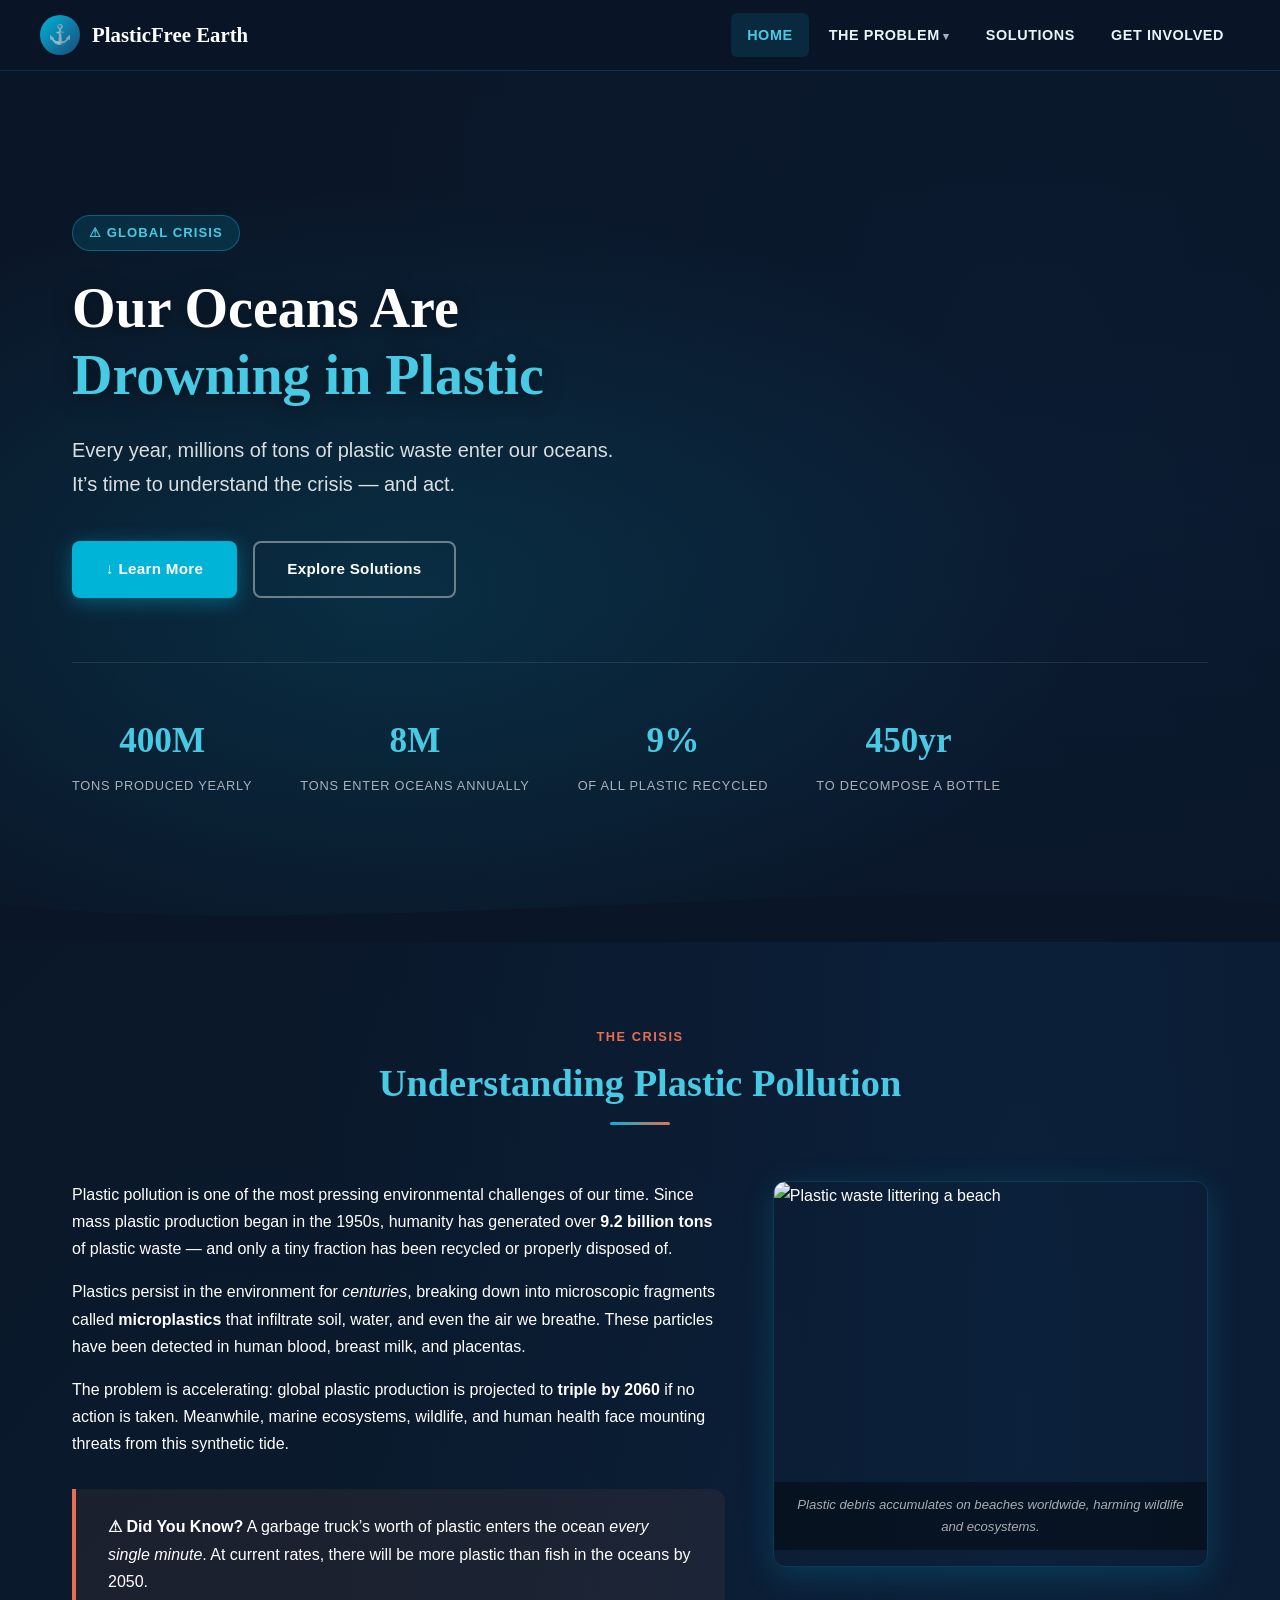
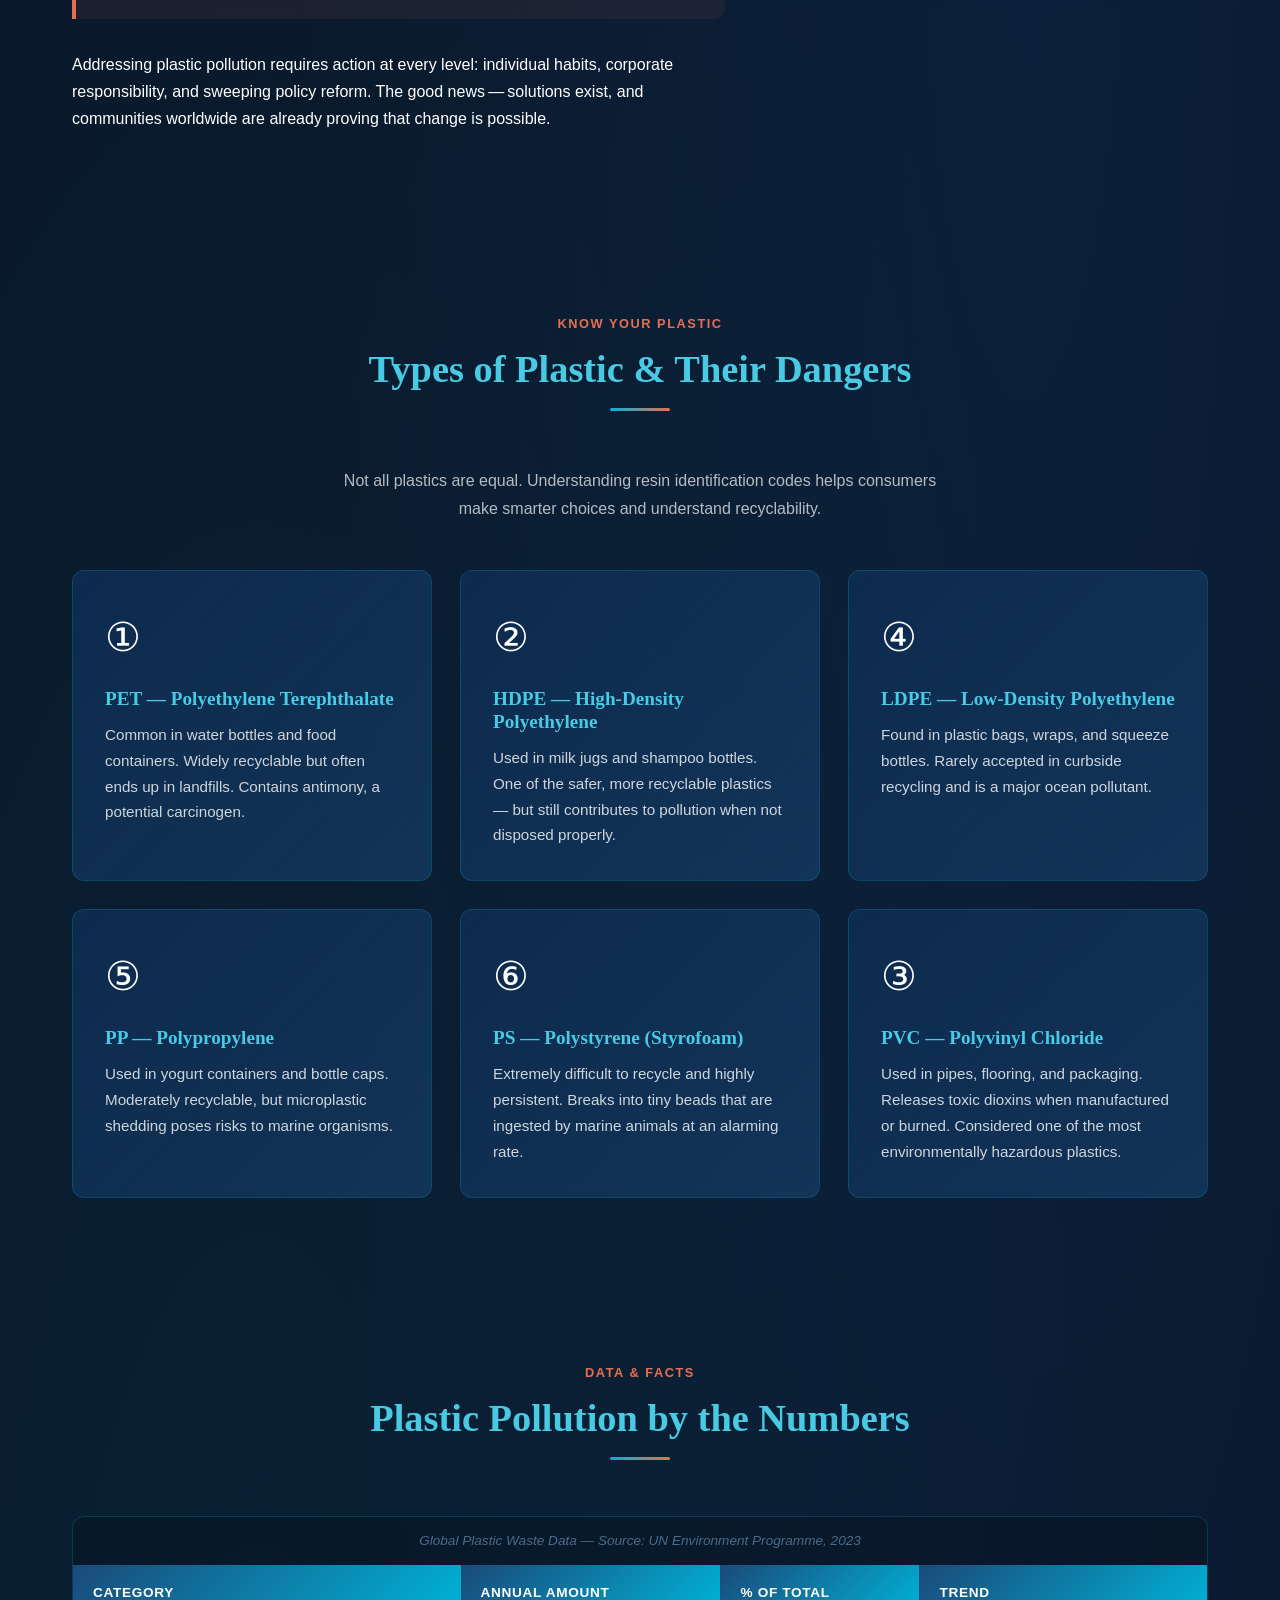
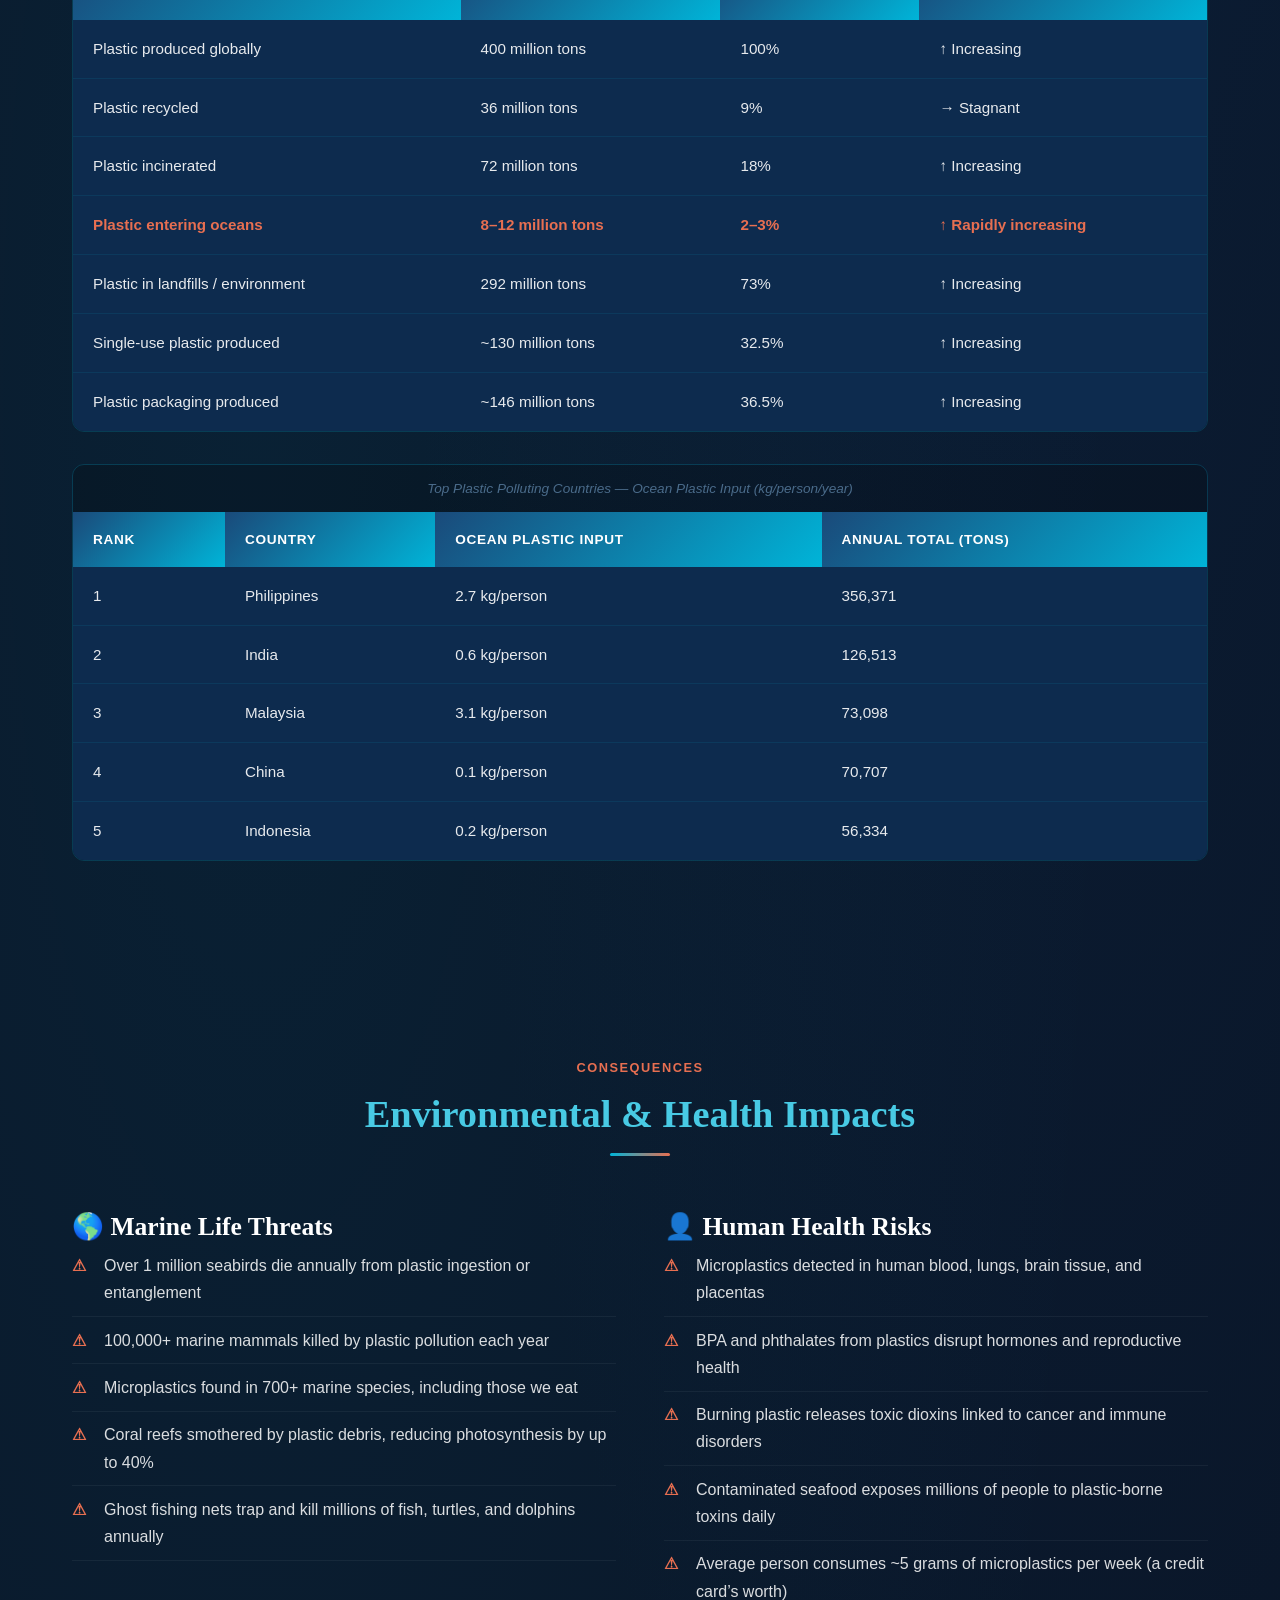
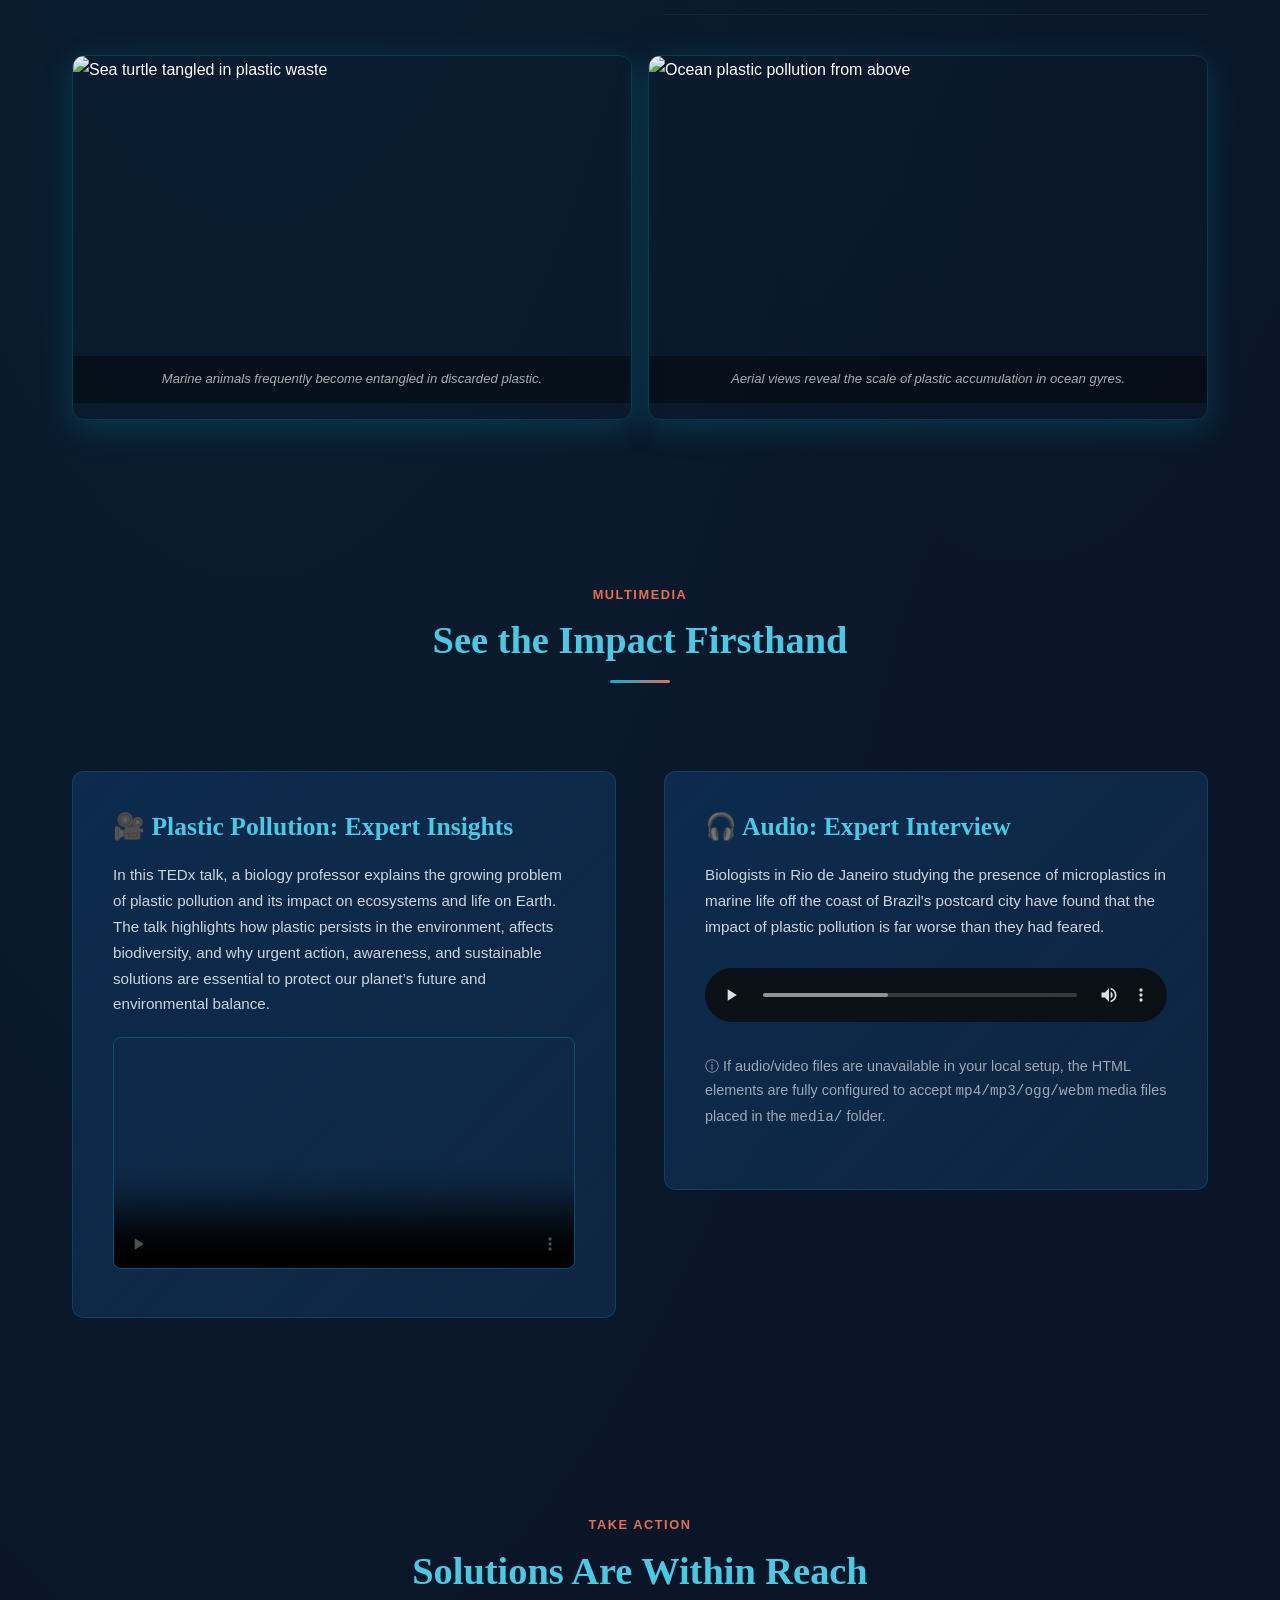
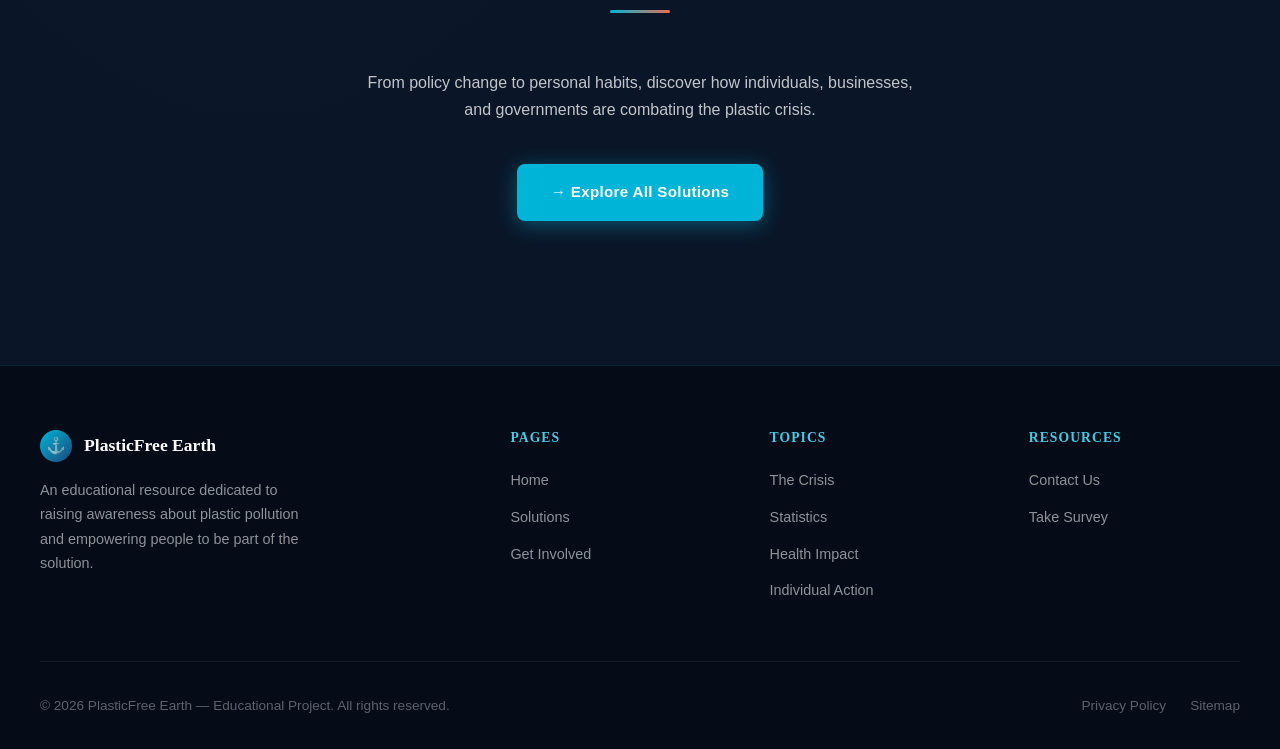
==== commit 86e9c4c2: "Update footer year and remove newsletter link Updated footer year from 2024 to 2026 and removed news" ====
--- a/index.html
+++ b/index.html
@@ -419,13 +419,13 @@
           <ul>
             <li><a href="contact.html">Contact Us</a></li>
             <li><a href="contact.html#survey">Take Survey</a></li>
-            <li><a href="contact.html#newsletter">Newsletter</a></li>
+
           </ul>
         </div>
       </div>
 
       <div class="footer-bottom">
-        <p>&copy; 2024 PlasticFree Earth &mdash; Educational Project. All rights reserved.</p>
+        <p>&copy; 2026 PlasticFree Earth &mdash; Educational Project. All rights reserved.</p>
         <div class="footer-links">
           <a href="#">Privacy Policy</a>
           <a href="#">Sitemap</a>
